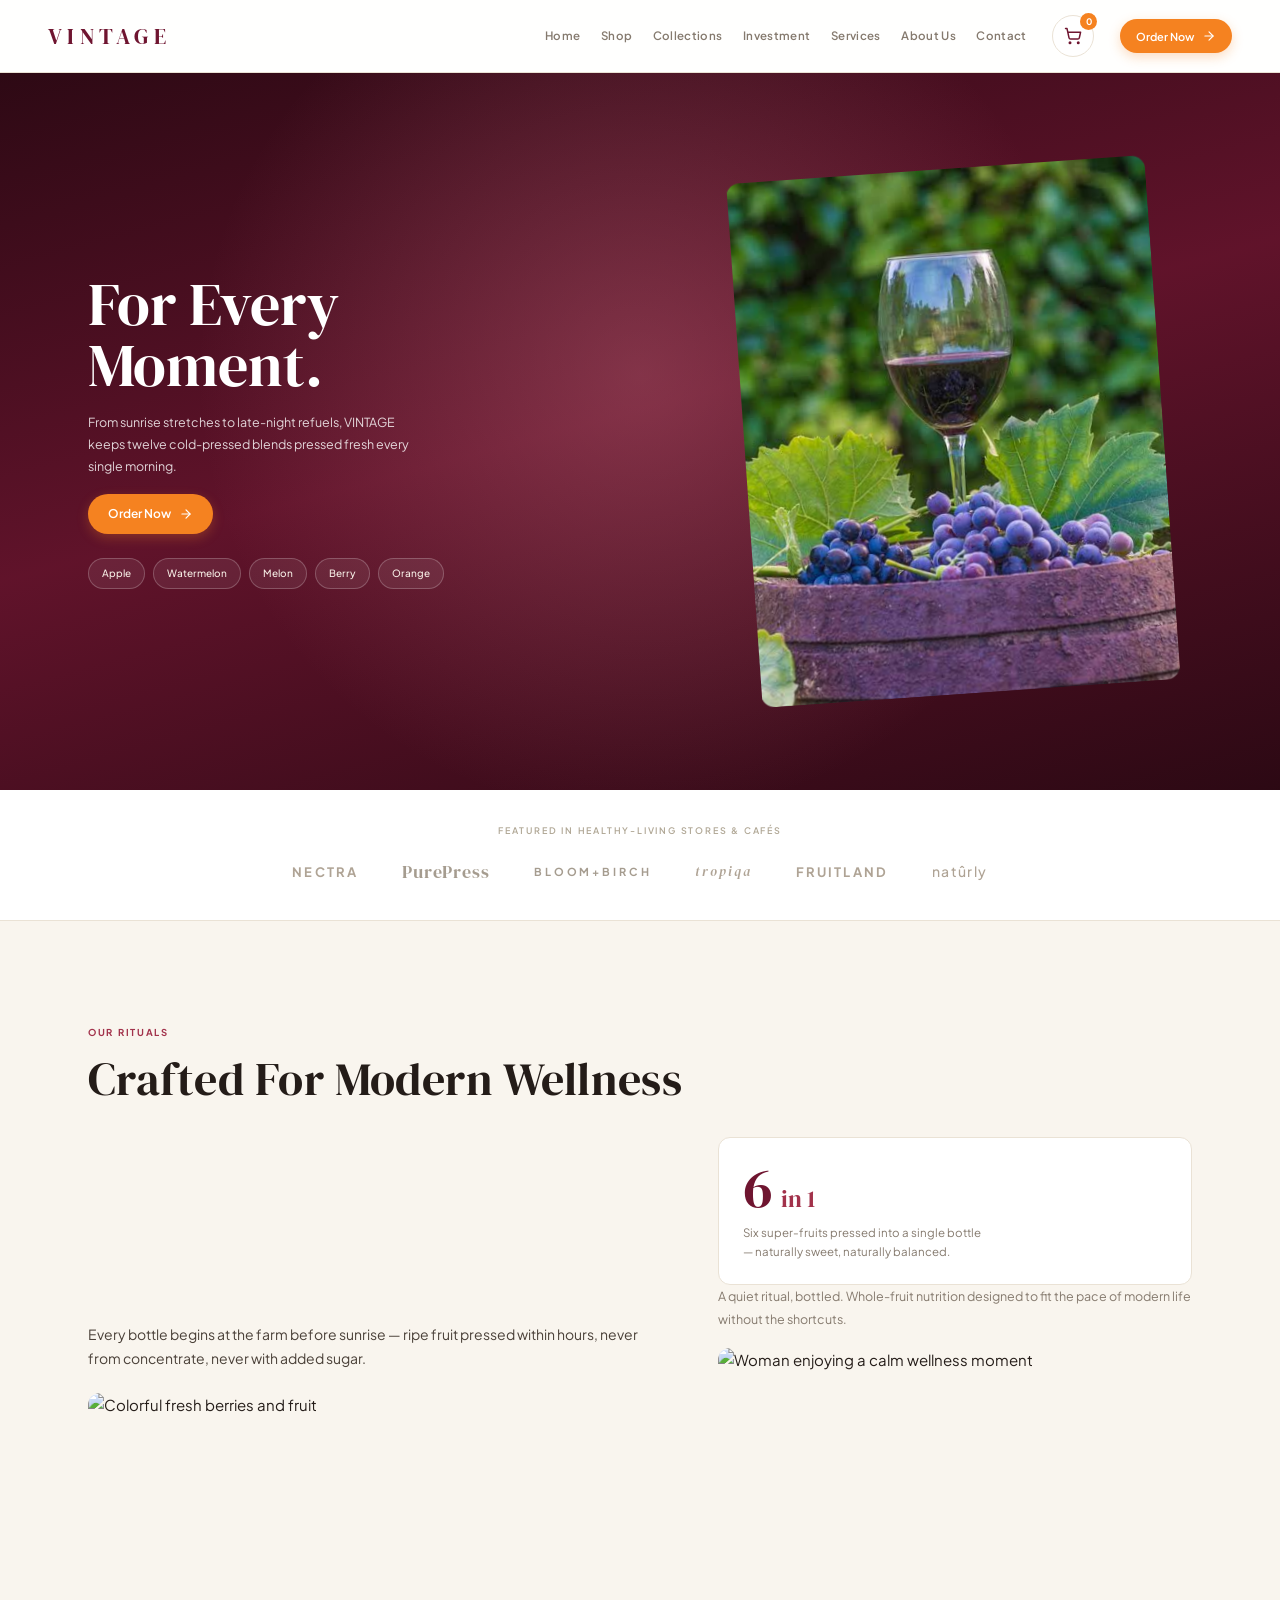
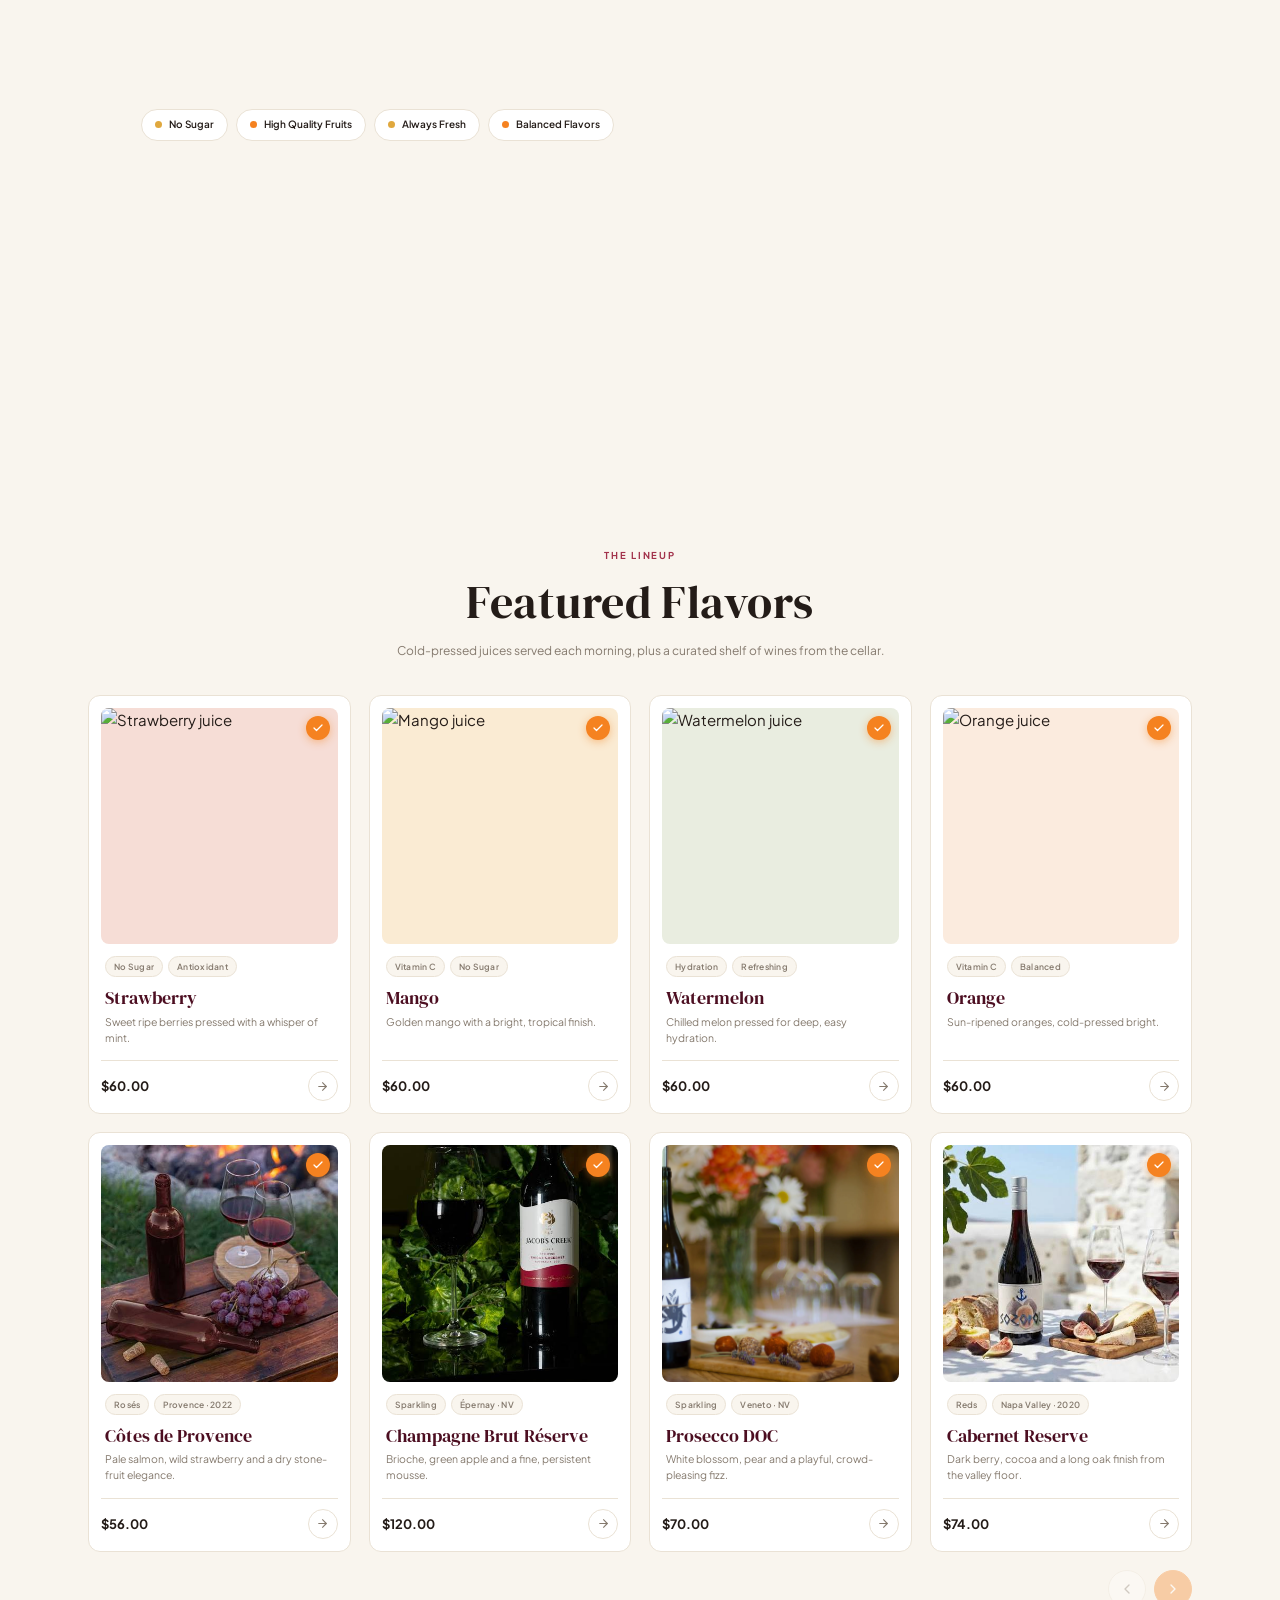
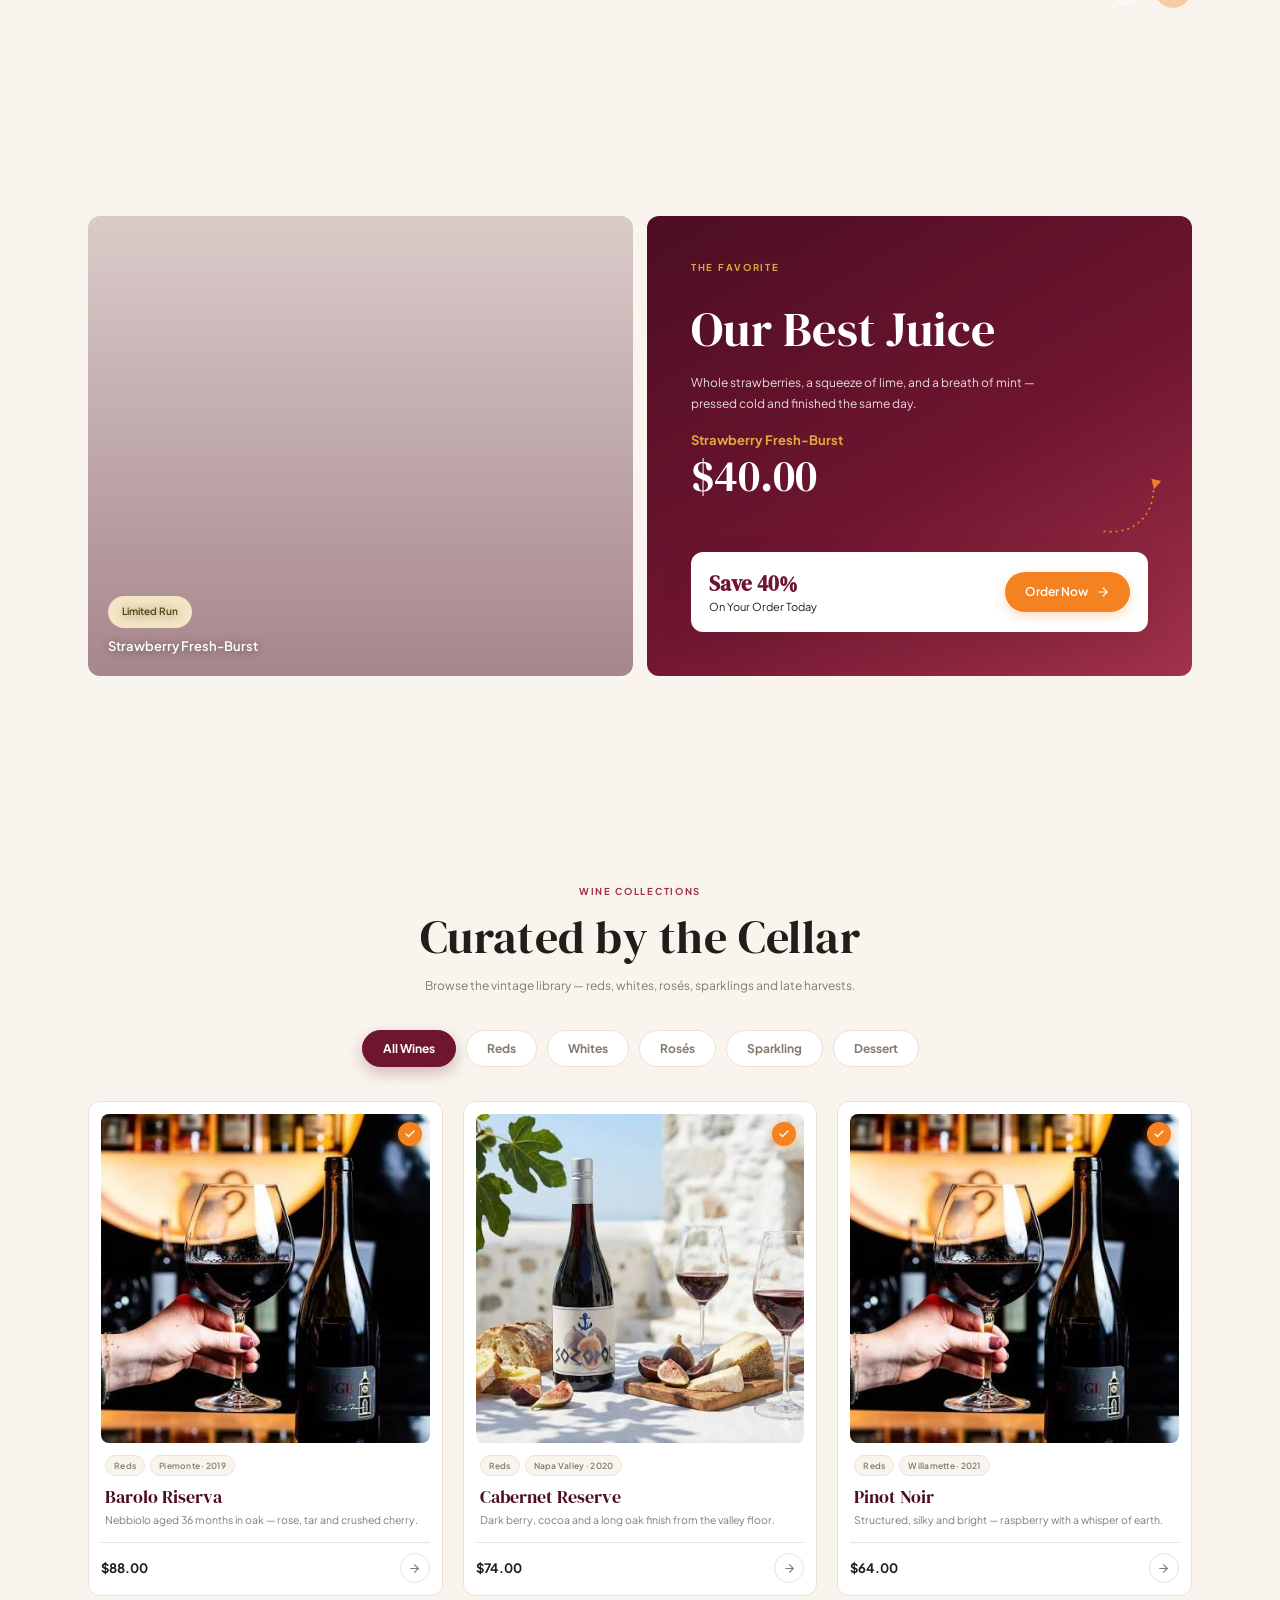
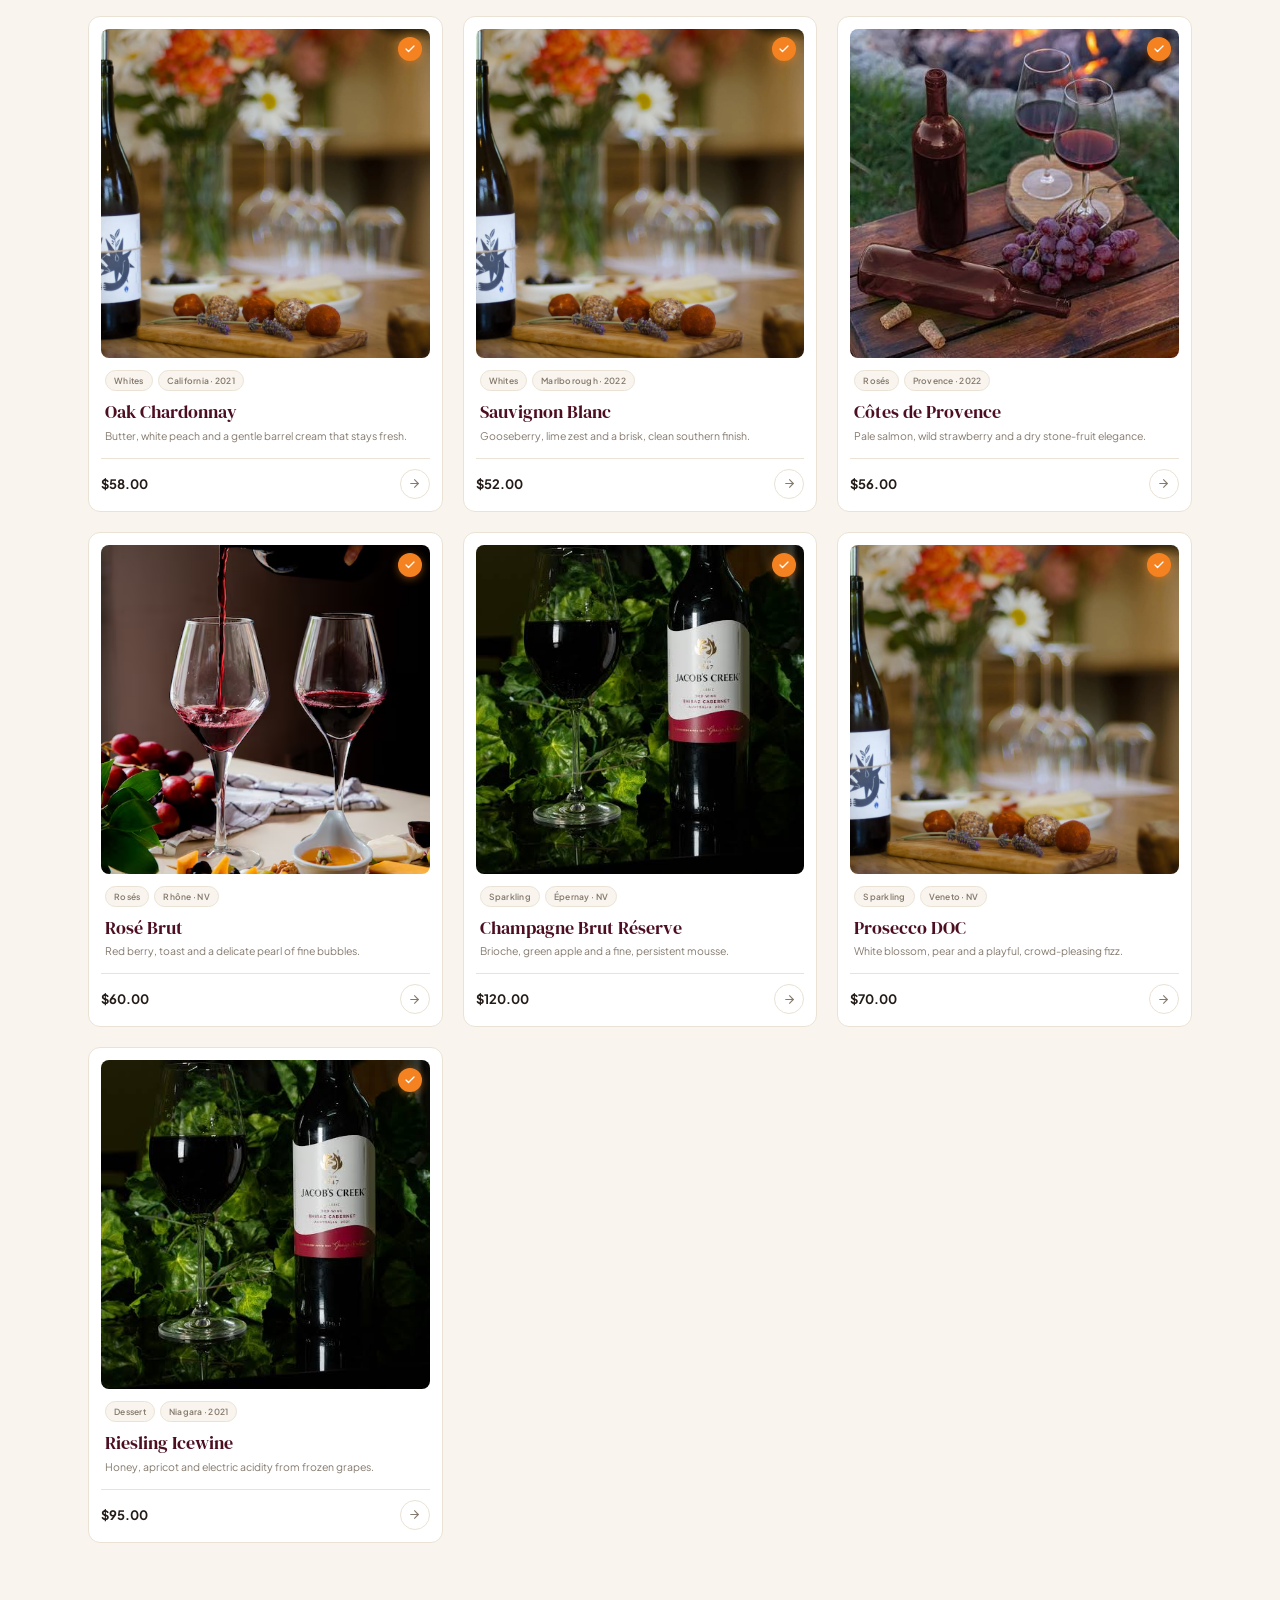
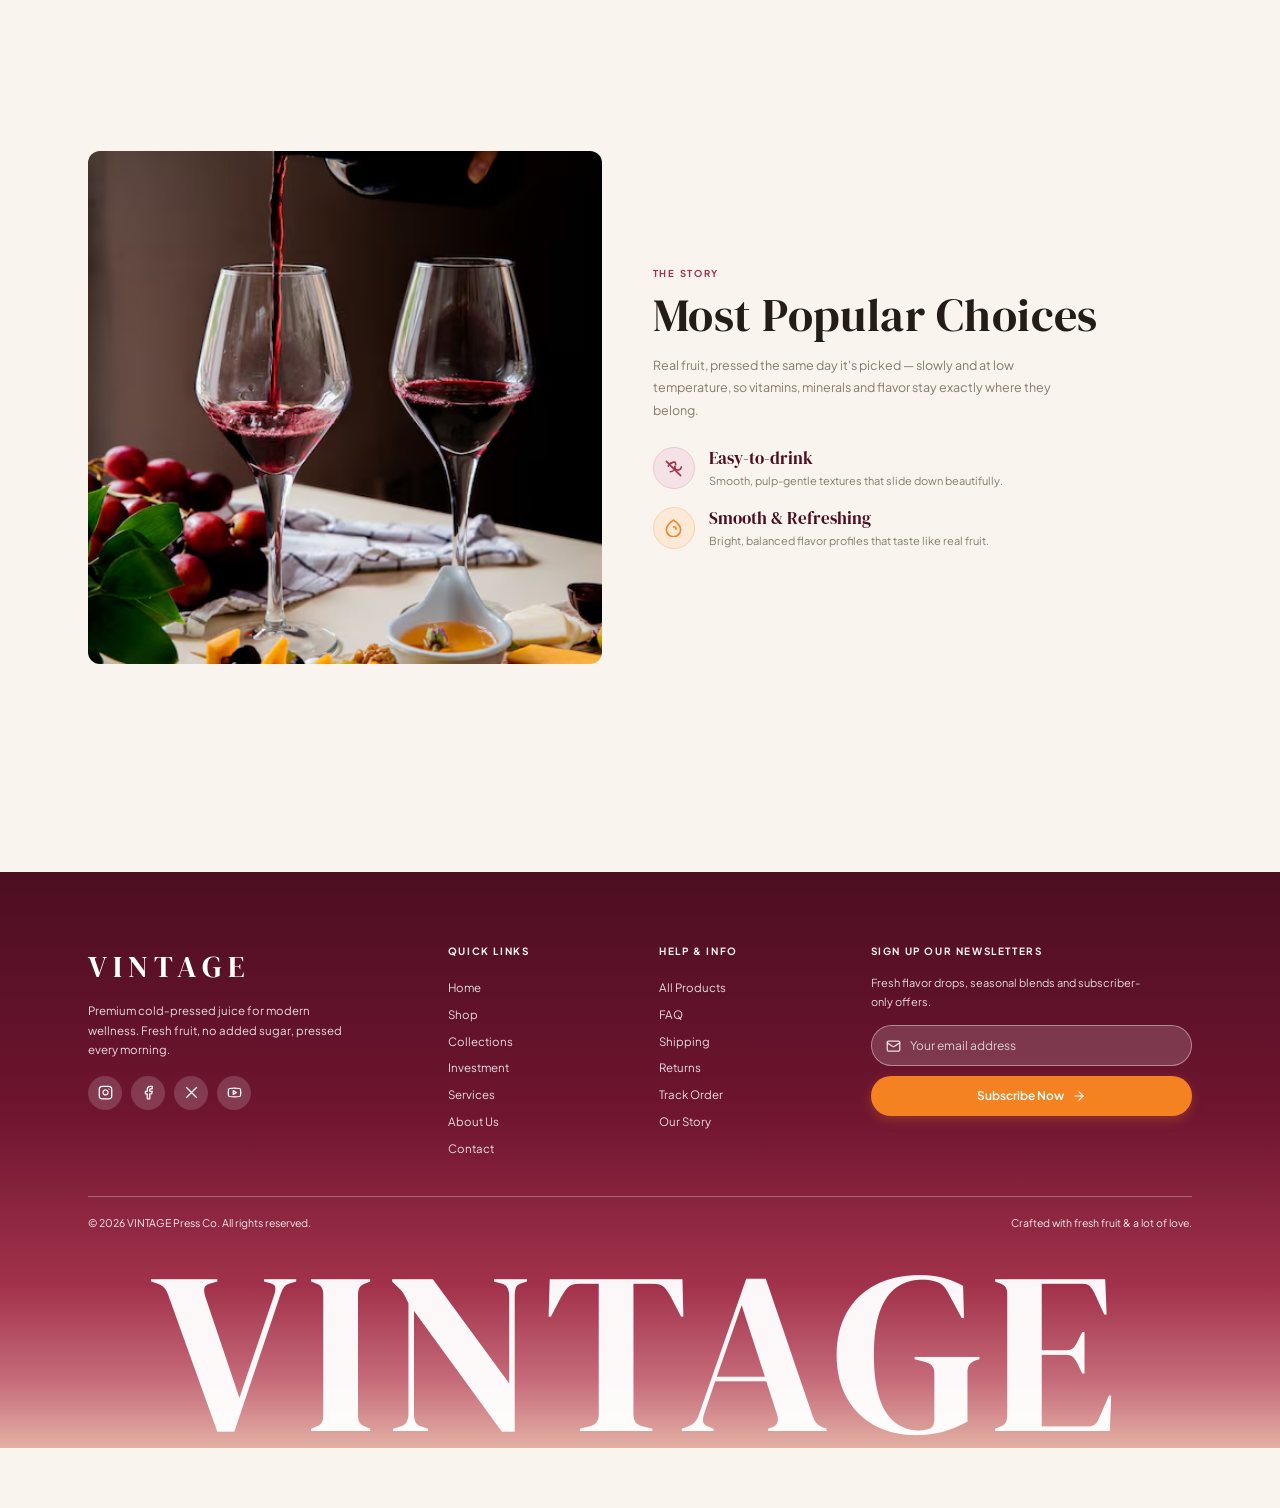
==== wineryweb/index.html @ cf94faf8 "first commit" ====
<!DOCTYPE html>
<html lang="en">
<head>
    <meta charset="UTF-8">
    <meta name="viewport" content="width=device-width, initial-scale=1.0">
    <title>VINTAGE | Fine Wines &amp; Cold-Pressed Juice</title>
    <meta name="description" content="VINTAGE — fine wines from the cellar and premium cold-pressed juice for modern wellness. Curated collections, pressed fresh, delivered fast.">
    <link rel="preconnect" href="https://fonts.googleapis.com">
    <link rel="preconnect" href="https://fonts.gstatic.com" crossorigin>
    <link href="https://fonts.googleapis.com/css2?family=DM+Serif+Display:ital@0;1&family=Plus+Jakarta+Sans:wght@400;500;600;700&display=swap" rel="stylesheet">
    <link rel="stylesheet" href="css/style.css">
</head>
<body>

    <!-- ===== Navbar ===== -->
    <header class="navbar">
        <a href="index.html" class="brand">VINTAGE</a>
        <button class="nav-toggle" id="navToggle" aria-label="Toggle navigation" aria-expanded="false" aria-controls="navLinks">
            <span></span><span></span><span></span>
        </button>
        <nav class="nav-links" id="navLinks" aria-label="Primary">
            <a href="index.html">Home</a>
            <a href="index.html#shop">Shop</a>
            <a href="index.html#collections">Collections</a>
            <a href="investment.html">Investment</a>
            <a href="services.html">Services</a>
            <a href="about.html">About Us</a>
            <a href="contact.html">Contact</a>
        </nav>
        <a href="cart.html" class="cart-link" aria-label="Shopping cart">
            <svg viewBox="0 0 24 24" fill="none" stroke="currentColor" stroke-width="2" stroke-linecap="round" stroke-linejoin="round" aria-hidden="true"><circle cx="8" cy="21" r="1"/><circle cx="19" cy="21" r="1"/><path d="M2.05 2.05h2l2.66 12.42a2 2 0 0 0 2 1.58h9.78a2 2 0 0 0 1.95-1.57l1.65-7.43H5.12"/></svg>
            <span class="cart-count" id="cartCount">0</span>
        </a>
        <a href="investment.html" class="btn btn-primary btn-nav">
            Order Now
            <svg viewBox="0 0 24 24" fill="none" stroke="currentColor" stroke-width="2" stroke-linecap="round" stroke-linejoin="round" aria-hidden="true"><path d="M5 12h14"/><path d="m12 5 7 7-7 7"/></svg>
        </a>
    </header>

    <main>

        <!-- ===== Hero Product Image ===== -->
        <section class="hero-product" aria-label="For every moment">
            <div class="hero-product-bg" role="img" aria-label="Red wine bottles and glasses in warm candlelight"></div>
            <div class="hero-glow" aria-hidden="true"></div>
            <div class="hero-bubbles" id="heroBubbles" aria-hidden="true"></div>
            <div class="hero-product-content">
                <div class="hero-left reveal">
                    <h1 class="hero-overline">For Every<br>Moment.</h1>
                    <p class="hero-copy">From sunrise stretches to late-night refuels, VINTAGE keeps twelve cold-pressed blends pressed fresh every single morning.</p>
                    <a href="#shop" class="btn btn-primary">
                        Order Now
                        <svg viewBox="0 0 24 24" fill="none" stroke="currentColor" stroke-width="2" stroke-linecap="round" stroke-linejoin="round" aria-hidden="true"><path d="M5 12h14"/><path d="m12 5 7 7-7 7"/></svg>
                    </a>
                    <div class="hero-pills">
                        <span class="pill pill-dark">Apple</span>
                        <span class="pill pill-dark">Watermelon</span>
                        <span class="pill pill-dark">Melon</span>
                        <span class="pill pill-dark">Berry</span>
                        <span class="pill pill-dark">Orange</span>
                    </div>
                </div>
                <div class="hero-product-wrap reveal">
                    <div class="bottle3d" id="bottle3d">
                        <div class="bottle3d-inner">
                            <img class="hero-bottle" src="images/win2.jpg" alt="VINTAGE bottle of fine red wine">
                            <span class="bottle-glare" aria-hidden="true"></span>
                        </div>
                    </div>
                    <div class="bottle-shadow" aria-hidden="true"></div>
                </div>
            </div>
        </section>

        <!-- ===== Brand Logo Strip ===== -->
        <section class="logo-strip" aria-label="Trusted by brands">
            <div class="container">
                <p class="logo-strip-label">Featured in healthy-living stores &amp; cafés</p>
                <ul class="logo-row">
                    <li>NECTRA</li>
                    <li>PurePress</li>
                    <li>BLOOM+BIRCH</li>
                    <li>tropiqa</li>
                    <li>FRUITLAND</li>
                    <li>natûrly</li>
                </ul>
            </div>
        </section>

        <!-- ===== Crafted For Modern Wellness ===== -->
        <section class="wellness section-pad" id="about">
            <div class="container">
                <div class="section-heading reveal">
                    <span class="eyebrow">Our Rituals</span>
                    <h2>Crafted For Modern Wellness</h2>
                </div>
                <div class="wellness-grid">
                    <div class="wellness-left">
                        <p class="lead reveal">Every bottle begins at the farm before sunrise — ripe fruit pressed within hours, never from concentrate, never with added sugar.</p>
                        <figure class="wellness-fruit reveal">
                            <img src="https://images.unsplash.com/photo-1490474418585-ba9bad8fd0ea?auto=format&fit=crop&w=900&q=80" alt="Colorful fresh berries and fruit">
                            <div class="benefit-pills">
                                <span class="pill"><i class="dot dot-gold"></i>No Sugar</span>
                                <span class="pill"><i class="dot dot-orange"></i>High Quality Fruits</span>
                                <span class="pill"><i class="dot dot-gold"></i>Always Fresh</span>
                                <span class="pill"><i class="dot dot-orange"></i>Balanced Flavors</span>
                            </div>
                        </figure>
                    </div>
                    <div class="wellness-right">
                        <div class="stat-6in1 reveal">
                            <span class="stat-num">6<span>in 1</span></span>
                            <p>Six super-fruits pressed into a single bottle — naturally sweet, naturally balanced.</p>
                        </div>
                        <p class="wellness-copy reveal">A quiet ritual, bottled. Whole-fruit nutrition designed to fit the pace of modern life without the shortcuts.</p>
                        <figure class="wellness-img reveal">
                            <img src="https://images.unsplash.com/photo-1544367567-0f2fcb009e0b?auto=format&fit=crop&w=900&q=80" alt="Woman enjoying a calm wellness moment">
                        </figure>
                    </div>
                </div>
            </div>
        </section>

        <!-- ===== Featured Flavors ===== -->
        <section class="flavors section-pad" id="shop">
            <div class="container">
                <div class="section-heading center reveal">
                    <span class="eyebrow">The Lineup</span>
                    <h2>Featured Flavors</h2>
                    <p class="muted">Cold-pressed juices served each morning, plus a curated shelf of wines from the cellar.</p>
                </div>

                <div class="flavors-carousel reveal">
                    <div class="flavors-viewport" id="flavorsViewport">
                        <div class="flavors-track" id="flavorsTrack">
                            <!-- Strawberry -->
                            <article class="product-card">
                                <div class="product-media" style="--tint:#F6DDD6;">
                                    <img src="https://images.unsplash.com/photo-1464965911861-746a04b4bca6?auto=format&fit=crop&w=600&q=80" alt="Strawberry juice">
                                    <span class="product-badge" aria-hidden="true">
                                        <svg viewBox="0 0 24 24" fill="none" stroke="currentColor" stroke-width="2.5" stroke-linecap="round" stroke-linejoin="round"><path d="M20 6 9 17l-5-5"/></svg>
                                    </span>
                                </div>
                                <div class="product-body">
                                    <div class="product-tags"><span class="tag">No Sugar</span><span class="tag">Antioxidant</span></div>
                                    <h3>Strawberry</h3>
                                    <p>Sweet ripe berries pressed with a whisper of mint.</p>
                                </div>
                                <div class="product-foot">
                                    <span class="price">$60.00</span>
                                    <a href="cart.html" class="btn-icon add-to-cart"
                                        data-name="Strawberry" data-flavor="No Sugar Blend" data-price="60" data-image="https://images.unsplash.com/photo-1464965911861-746a04b4bca6?auto=format&fit=crop&w=400&q=80"
                                        aria-label="Add Strawberry to cart">
                                        <svg viewBox="0 0 24 24" fill="none" stroke="currentColor" stroke-width="2" stroke-linecap="round" stroke-linejoin="round" aria-hidden="true"><path d="M5 12h14"/><path d="m12 5 7 7-7 7"/></svg>
                                    </a>
                                </div>
                            </article>
                            <!-- Mango -->
                            <article class="product-card">
                                <div class="product-media" style="--tint:#FAEBD3;">
                                    <img src="https://images.unsplash.com/photo-1553279768-865429fa0078?auto=format&fit=crop&w=600&q=80" alt="Mango juice">
                                    <span class="product-badge" aria-hidden="true">
                                        <svg viewBox="0 0 24 24" fill="none" stroke="currentColor" stroke-width="2.5" stroke-linecap="round" stroke-linejoin="round"><path d="M20 6 9 17l-5-5"/></svg>
                                    </span>
                                </div>
                                <div class="product-body">
                                    <div class="product-tags"><span class="tag">Vitamin C</span><span class="tag">No Sugar</span></div>
                                    <h3>Mango</h3>
                                    <p>Golden mango with a bright, tropical finish.</p>
                                </div>
                                <div class="product-foot">
                                    <span class="price">$60.00</span>
                                    <a href="cart.html" class="btn-icon add-to-cart"
                                        data-name="Mango" data-flavor="Tropical Blend" data-price="60" data-image="https://images.unsplash.com/photo-1553279768-865429fa0078?auto=format&fit=crop&w=400&q=80"
                                        aria-label="Add Mango to cart">
                                        <svg viewBox="0 0 24 24" fill="none" stroke="currentColor" stroke-width="2" stroke-linecap="round" stroke-linejoin="round" aria-hidden="true"><path d="M5 12h14"/><path d="m12 5 7 7-7 7"/></svg>
                                    </a>
                                </div>
                            </article>
                            <!-- Watermelon -->
                            <article class="product-card">
                                <div class="product-media" style="--tint:#E9EDE0;">
                                    <img src="https://images.unsplash.com/photo-1568702846914-96b305d2aaeb?auto=format&fit=crop&w=600&q=80" alt="Watermelon juice">
                                    <span class="product-badge" aria-hidden="true">
                                        <svg viewBox="0 0 24 24" fill="none" stroke="currentColor" stroke-width="2.5" stroke-linecap="round" stroke-linejoin="round"><path d="M20 6 9 17l-5-5"/></svg>
                                    </span>
                                </div>
                                <div class="product-body">
                                    <div class="product-tags"><span class="tag">Hydration</span><span class="tag">Refreshing</span></div>
                                    <h3>Watermelon</h3>
                                    <p>Chilled melon pressed for deep, easy hydration.</p>
                                </div>
                                <div class="product-foot">
                                    <span class="price">$60.00</span>
                                    <a href="cart.html" class="btn-icon add-to-cart"
                                        data-name="Watermelon" data-flavor="Hydration Blend" data-price="60" data-image="https://images.unsplash.com/photo-1568702846914-96b305d2aaeb?auto=format&fit=crop&w=400&q=80"
                                        aria-label="Add Watermelon to cart">
                                        <svg viewBox="0 0 24 24" fill="none" stroke="currentColor" stroke-width="2" stroke-linecap="round" stroke-linejoin="round" aria-hidden="true"><path d="M5 12h14"/><path d="m12 5 7 7-7 7"/></svg>
                                    </a>
                                </div>
                            </article>
                            <!-- Orange -->
                            <article class="product-card">
                                <div class="product-media" style="--tint:#FBEBDE;">
                                    <img src="https://images.unsplash.com/photo-1610970881699-44a5587cabec?auto=format&fit=crop&w=600&q=80" alt="Orange juice">
                                    <span class="product-badge" aria-hidden="true">
                                        <svg viewBox="0 0 24 24" fill="none" stroke="currentColor" stroke-width="2.5" stroke-linecap="round" stroke-linejoin="round"><path d="M20 6 9 17l-5-5"/></svg>
                                    </span>
                                </div>
                                <div class="product-body">
                                    <div class="product-tags"><span class="tag">Vitamin C</span><span class="tag">Balanced</span></div>
                                    <h3>Orange</h3>
                                    <p>Sun-ripened oranges, cold-pressed bright.</p>
                                </div>
                                <div class="product-foot">
                                    <span class="price">$60.00</span>
                                    <a href="cart.html" class="btn-icon add-to-cart"
                                        data-name="Orange" data-flavor="Classic Citrus" data-price="60" data-image="https://images.unsplash.com/photo-1610970881699-44a5587cabec?auto=format&fit=crop&w=400&q=80"
                                        aria-label="Add Orange to cart">
                                        <svg viewBox="0 0 24 24" fill="none" stroke="currentColor" stroke-width="2" stroke-linecap="round" stroke-linejoin="round" aria-hidden="true"><path d="M5 12h14"/><path d="m12 5 7 7-7 7"/></svg>
                                    </a>
                                </div>
                            </article>
                            <!-- Côtes de Provence Rosé -->
                            <article class="product-card">
                                <div class="product-media" style="--tint:#FCE3E3;">
                                    <img src="images/win3.jpg" alt="Côtes de Provence Rosé wine">
                                    <span class="product-badge" aria-hidden="true">
                                        <svg viewBox="0 0 24 24" fill="none" stroke="currentColor" stroke-width="2.5" stroke-linecap="round" stroke-linejoin="round"><path d="M20 6 9 17l-5-5"/></svg>
                                    </span>
                                </div>
                                <div class="product-body">
                                    <div class="product-tags"><span class="tag">Rosés</span><span class="tag">Provence · 2022</span></div>
                                    <h3>Côtes de Provence</h3>
                                    <p>Pale salmon, wild strawberry and a dry stone-fruit elegance.</p>
                                </div>
                                <div class="product-foot">
                                    <span class="price">$56.00</span>
                                    <a href="cart.html" class="btn-icon add-to-cart"
                                        data-name="Côtes de Provence Rosé" data-flavor="Rosés · Provence 2022" data-price="56" data-image="images/win3.jpg"
                                        aria-label="Add Côtes de Provence Rosé to cart">
                                        <svg viewBox="0 0 24 24" fill="none" stroke="currentColor" stroke-width="2" stroke-linecap="round" stroke-linejoin="round" aria-hidden="true"><path d="M5 12h14"/><path d="m12 5 7 7-7 7"/></svg>
                                    </a>
                                </div>
                            </article>
                            <!-- Champagne Brut Réserve -->
                            <article class="product-card">
                                <div class="product-media" style="--tint:#F1E7CF;">
                                    <img src="images/wine5.jpg" alt="Champagne Brut Réserve">
                                    <span class="product-badge" aria-hidden="true">
                                        <svg viewBox="0 0 24 24" fill="none" stroke="currentColor" stroke-width="2.5" stroke-linecap="round" stroke-linejoin="round"><path d="M20 6 9 17l-5-5"/></svg>
                                    </span>
                                </div>
                                <div class="product-body">
                                    <div class="product-tags"><span class="tag">Sparkling</span><span class="tag">Épernay · NV</span></div>
                                    <h3>Champagne Brut Réserve</h3>
                                    <p>Brioche, green apple and a fine, persistent mousse.</p>
                                </div>
                                <div class="product-foot">
                                    <span class="price">$120.00</span>
                                    <a href="cart.html" class="btn-icon add-to-cart"
                                        data-name="Champagne Brut Réserve" data-flavor="Sparkling · Épernay NV" data-price="120" data-image="images/wine5.jpg"
                                        aria-label="Add Champagne Brut Réserve to cart">
                                        <svg viewBox="0 0 24 24" fill="none" stroke="currentColor" stroke-width="2" stroke-linecap="round" stroke-linejoin="round" aria-hidden="true"><path d="M5 12h14"/><path d="m12 5 7 7-7 7"/></svg>
                                    </a>
                                </div>
                            </article>
                            <!-- Prosecco DOC -->
                            <article class="product-card">
                                <div class="product-media" style="--tint:#F4EAD2;">
                                    <img src="images/win6.webp" alt="Prosecco DOC wine">
                                    <span class="product-badge" aria-hidden="true">
                                        <svg viewBox="0 0 24 24" fill="none" stroke="currentColor" stroke-width="2.5" stroke-linecap="round" stroke-linejoin="round"><path d="M20 6 9 17l-5-5"/></svg>
                                    </span>
                                </div>
                                <div class="product-body">
                                    <div class="product-tags"><span class="tag">Sparkling</span><span class="tag">Veneto · NV</span></div>
                                    <h3>Prosecco DOC</h3>
                                    <p>White blossom, pear and a playful, crowd-pleasing fizz.</p>
                                </div>
                                <div class="product-foot">
                                    <span class="price">$70.00</span>
                                    <a href="cart.html" class="btn-icon add-to-cart"
                                        data-name="Prosecco DOC" data-flavor="Sparkling · Veneto NV" data-price="70" data-image="images/win6.webp"
                                        aria-label="Add Prosecco DOC to cart">
                                        <svg viewBox="0 0 24 24" fill="none" stroke="currentColor" stroke-width="2" stroke-linecap="round" stroke-linejoin="round" aria-hidden="true"><path d="M5 12h14"/><path d="m12 5 7 7-7 7"/></svg>
                                    </a>
                                </div>
                            </article>
                            <!-- Cabernet Reserve -->
                            <article class="product-card">
                                <div class="product-media" style="--tint:#F0D5CE;">
                                    <img src="images/wine4.jpg" alt="Cabernet Reserve wine">
                                    <span class="product-badge" aria-hidden="true">
                                        <svg viewBox="0 0 24 24" fill="none" stroke="currentColor" stroke-width="2.5" stroke-linecap="round" stroke-linejoin="round"><path d="M20 6 9 17l-5-5"/></svg>
                                    </span>
                                </div>
                                <div class="product-body">
                                    <div class="product-tags"><span class="tag">Reds</span><span class="tag">Napa Valley · 2020</span></div>
                                    <h3>Cabernet Reserve</h3>
                                    <p>Dark berry, cocoa and a long oak finish from the valley floor.</p>
                                </div>
                                <div class="product-foot">
                                    <span class="price">$74.00</span>
                                    <a href="cart.html" class="btn-icon add-to-cart"
                                        data-name="Cabernet Reserve" data-flavor="Reds · Napa Valley 2020" data-price="74" data-image="images/wine4.jpg"
                                        aria-label="Add Cabernet Reserve to cart">
                                        <svg viewBox="0 0 24 24" fill="none" stroke="currentColor" stroke-width="2" stroke-linecap="round" stroke-linejoin="round" aria-hidden="true"><path d="M5 12h14"/><path d="m12 5 7 7-7 7"/></svg>
                                    </a>
                                </div>
                            </article>
                        </div>
                    </div>

                    <div class="carousel-controls">
                        <button class="carousel-btn prev" id="flavorsPrev" aria-label="Previous flavors">
                            <svg viewBox="0 0 24 24" fill="none" stroke="currentColor" stroke-width="2" stroke-linecap="round" stroke-linejoin="round" aria-hidden="true"><path d="m15 18-6-6 6-6"/></svg>
                        </button>
                        <button class="carousel-btn next" id="flavorsNext" aria-label="Next flavors">
                            <svg viewBox="0 0 24 24" fill="none" stroke="currentColor" stroke-width="2" stroke-linecap="round" stroke-linejoin="round" aria-hidden="true"><path d="m9 18 6-6-6-6"/></svg>
                        </button>
                    </div>
                </div>
            </div>
        </section>

        <!-- ===== Featured Promotional Split ===== -->
        <section class="promo section-pad" id="subscription">
            <div class="container">
                <div class="promo-grid">
                    <div class="promo-photo reveal" role="img" aria-label="Strawberry juice splashing with fresh fruit">
                        <div class="promo-photo-caption">
                            <span class="pill pill-gold">Limited Run</span>
                            <span>Strawberry Fresh-Burst</span>
                        </div>
                    </div>
                    <div class="promo-panel reveal">
                        <span class="eyebrow">The Favorite</span>
                        <h2>Our Best Juice</h2>
                        <p class="promo-copy">Whole strawberries, a squeeze of lime, and a breath of mint — pressed cold and finished the same day.</p>
                        <div class="promo-price">
                            <strong>Strawberry Fresh-Burst</strong>
                            <span class="price-big">$40.00</span>
                        </div>
                        <svg class="promo-arrow" viewBox="0 0 140 110" aria-hidden="true">
                            <path d="M18 92 C 62 104, 104 82, 110 28" fill="none" stroke="currentColor" stroke-width="3" stroke-linecap="round" stroke-dasharray="1 9"/>
                            <path d="M108 16 124 22l-14 12z" fill="currentColor"/>
                        </svg>
                        <div class="promo-offer-card">
                            <p><strong>Save 40%</strong> On Your Order Today</p>
                            <a href="#shop" class="btn btn-primary">
                                Order Now
                                <svg viewBox="0 0 24 24" fill="none" stroke="currentColor" stroke-width="2" stroke-linecap="round" stroke-linejoin="round" aria-hidden="true"><path d="M5 12h14"/><path d="m12 5 7 7-7 7"/></svg>
                            </a>
                        </div>
                    </div>
                </div>
            </div>
        </section>

        <!-- ===== Wine Collections ===== -->
        <section class="wine-collections section-pad" id="collections">
            <div class="container">
                <div class="section-heading center reveal">
                    <span class="eyebrow">Wine Collections</span>
                    <h2>Curated by the Cellar</h2>
                    <p class="muted">Browse the vintage library — reds, whites, rosés, sparklings and late harvests.</p>
                </div>

                <div class="wine-tabs reveal" role="tablist" aria-label="Wine collections">
                    <button type="button" class="is-active" data-category="all">All Wines</button>
                    <button type="button" data-category="reds">Reds</button>
                    <button type="button" data-category="whites">Whites</button>
                    <button type="button" data-category="roses">Rosés</button>
                    <button type="button" data-category="sparkling">Sparkling</button>
                    <button type="button" data-category="dessert">Dessert</button>
                </div>

                <div class="wine-grid reveal" id="wineGrid">

                    <!-- Reds -->
                    <article class="product-card wine-card" data-category="reds">
                        <div class="product-media" style="--tint:#F4DCD6;">
                            <img src="images/wine7.jpg" alt="Barolo Riserva wine">
                            <span class="product-badge" aria-hidden="true">
                                <svg viewBox="0 0 24 24" fill="none" stroke="currentColor" stroke-width="2.5" stroke-linecap="round" stroke-linejoin="round"><path d="M20 6 9 17l-5-5"/></svg>
                            </span>
                        </div>
                        <div class="product-body">
                            <div class="product-tags"><span class="tag">Reds</span><span class="tag">Piemonte · 2019</span></div>
                            <h3>Barolo Riserva</h3>
                            <p>Nebbiolo aged 36 months in oak — rose, tar and crushed cherry.</p>
                        </div>
                        <div class="product-foot">
                            <span class="price">$88.00</span>
                            <a href="cart.html" class="btn-icon add-to-cart"
                                data-name="Barolo Riserva" data-flavor="Reds · Piemonte 2019" data-price="88" data-image="images/wine7.jpg"
                                aria-label="Add Barolo Riserva to cart">
                                <svg viewBox="0 0 24 24" fill="none" stroke="currentColor" stroke-width="2" stroke-linecap="round" stroke-linejoin="round" aria-hidden="true"><path d="M5 12h14"/><path d="m12 5 7 7-7 7"/></svg>
                            </a>
                        </div>
                    </article>

                    <article class="product-card wine-card" data-category="reds">
                        <div class="product-media" style="--tint:#F0D5CE;">
                            <img src="images/wine4.jpg" alt="Cabernet Sauvignon Reserve wine">
                            <span class="product-badge" aria-hidden="true">
                                <svg viewBox="0 0 24 24" fill="none" stroke="currentColor" stroke-width="2.5" stroke-linecap="round" stroke-linejoin="round"><path d="M20 6 9 17l-5-5"/></svg>
                            </span>
                        </div>
                        <div class="product-body">
                            <div class="product-tags"><span class="tag">Reds</span><span class="tag">Napa Valley · 2020</span></div>
                            <h3>Cabernet Reserve</h3>
                            <p>Dark berry, cocoa and a long oak finish from the valley floor.</p>
                        </div>
                        <div class="product-foot">
                            <span class="price">$74.00</span>
                            <a href="cart.html" class="btn-icon add-to-cart"
                                data-name="Cabernet Reserve" data-flavor="Reds · Napa Valley 2020" data-price="74" data-image="images/wine4.jpg"
                                aria-label="Add Cabernet Reserve to cart">
                                <svg viewBox="0 0 24 24" fill="none" stroke="currentColor" stroke-width="2" stroke-linecap="round" stroke-linejoin="round" aria-hidden="true"><path d="M5 12h14"/><path d="m12 5 7 7-7 7"/></svg>
                            </a>
                        </div>
                    </article>

                    <article class="product-card wine-card" data-category="reds">
                        <div class="product-media" style="--tint:#F3D8D3;">
                            <img src="images/wine7.jpg" alt="Pinot Noir wine">
                            <span class="product-badge" aria-hidden="true">
                                <svg viewBox="0 0 24 24" fill="none" stroke="currentColor" stroke-width="2.5" stroke-linecap="round" stroke-linejoin="round"><path d="M20 6 9 17l-5-5"/></svg>
                            </span>
                        </div>
                        <div class="product-body">
                            <div class="product-tags"><span class="tag">Reds</span><span class="tag">Willamette · 2021</span></div>
                            <h3>Pinot Noir</h3>
                            <p>Structured, silky and bright — raspberry with a whisper of earth.</p>
                        </div>
                        <div class="product-foot">
                            <span class="price">$64.00</span>
                            <a href="cart.html" class="btn-icon add-to-cart"
                                data-name="Pinot Noir" data-flavor="Reds · Willamette 2021" data-price="64" data-image="images/wine7.jpg"
                                aria-label="Add Pinot Noir to cart">
                                <svg viewBox="0 0 24 24" fill="none" stroke="currentColor" stroke-width="2" stroke-linecap="round" stroke-linejoin="round" aria-hidden="true"><path d="M5 12h14"/><path d="m12 5 7 7-7 7"/></svg>
                            </a>
                        </div>
                    </article>

                    <!-- Whites -->
                    <article class="product-card wine-card" data-category="whites">
                        <div class="product-media" style="--tint:#FAEFD9;">
                            <img src="images/win6.webp" alt="Oak Chardonnay wine">
                            <span class="product-badge" aria-hidden="true">
                                <svg viewBox="0 0 24 24" fill="none" stroke="currentColor" stroke-width="2.5" stroke-linecap="round" stroke-linejoin="round"><path d="M20 6 9 17l-5-5"/></svg>
                            </span>
                        </div>
                        <div class="product-body">
                            <div class="product-tags"><span class="tag">Whites</span><span class="tag">California · 2021</span></div>
                            <h3>Oak Chardonnay</h3>
                            <p>Butter, white peach and a gentle barrel cream that stays fresh.</p>
                        </div>
                        <div class="product-foot">
                            <span class="price">$58.00</span>
                            <a href="cart.html" class="btn-icon add-to-cart"
                                data-name="Oak Chardonnay" data-flavor="Whites · California 2021" data-price="58" data-image="images/win6.webp"
                                aria-label="Add Oak Chardonnay to cart">
                                <svg viewBox="0 0 24 24" fill="none" stroke="currentColor" stroke-width="2" stroke-linecap="round" stroke-linejoin="round" aria-hidden="true"><path d="M5 12h14"/><path d="m12 5 7 7-7 7"/></svg>
                            </a>
                        </div>
                    </article>

                    <article class="product-card wine-card" data-category="whites">
                        <div class="product-media" style="--tint:#F2EDDA;">
                            <img src="images/win6.webp" alt="Sauvignon Blanc wine">
                            <span class="product-badge" aria-hidden="true">
                                <svg viewBox="0 0 24 24" fill="none" stroke="currentColor" stroke-width="2.5" stroke-linecap="round" stroke-linejoin="round"><path d="M20 6 9 17l-5-5"/></svg>
                            </span>
                        </div>
                        <div class="product-body">
                            <div class="product-tags"><span class="tag">Whites</span><span class="tag">Marlborough · 2022</span></div>
                            <h3>Sauvignon Blanc</h3>
                            <p>Gooseberry, lime zest and a brisk, clean southern finish.</p>
                        </div>
                        <div class="product-foot">
                            <span class="price">$52.00</span>
                            <a href="cart.html" class="btn-icon add-to-cart"
                                data-name="Sauvignon Blanc" data-flavor="Whites · Marlborough 2022" data-price="52" data-image="images/win6.webp"
                                aria-label="Add Sauvignon Blanc to cart">
                                <svg viewBox="0 0 24 24" fill="none" stroke="currentColor" stroke-width="2" stroke-linecap="round" stroke-linejoin="round" aria-hidden="true"><path d="M5 12h14"/><path d="m12 5 7 7-7 7"/></svg>
                            </a>
                        </div>
                    </article>

                    <!-- Rosés -->
                    <article class="product-card wine-card" data-category="roses">
                        <div class="product-media" style="--tint:#FCE3E3;">
                            <img src="images/win3.jpg" alt="Côtes de Provence Rosé wine">
                            <span class="product-badge" aria-hidden="true">
                                <svg viewBox="0 0 24 24" fill="none" stroke="currentColor" stroke-width="2.5" stroke-linecap="round" stroke-linejoin="round"><path d="M20 6 9 17l-5-5"/></svg>
                            </span>
                        </div>
                        <div class="product-body">
                            <div class="product-tags"><span class="tag">Rosés</span><span class="tag">Provence · 2022</span></div>
                            <h3>Côtes de Provence</h3>
                            <p>Pale salmon, wild strawberry and a dry stone-fruit elegance.</p>
                        </div>
                        <div class="product-foot">
                            <span class="price">$56.00</span>
                            <a href="cart.html" class="btn-icon add-to-cart"
                                data-name="Côtes de Provence Rosé" data-flavor="Rosés · Provence 2022" data-price="56" data-image="images/win3.jpg"
                                aria-label="Add Côtes de Provence Rosé to cart">
                                <svg viewBox="0 0 24 24" fill="none" stroke="currentColor" stroke-width="2" stroke-linecap="round" stroke-linejoin="round" aria-hidden="true"><path d="M5 12h14"/><path d="m12 5 7 7-7 7"/></svg>
                            </a>
                        </div>
                    </article>

                    <article class="product-card wine-card" data-category="roses">
                        <div class="product-media" style="--tint:#F9DFE4;">
                            <img src="images/image1.avif" alt="Rosé Brut wine">
                            <span class="product-badge" aria-hidden="true">
                                <svg viewBox="0 0 24 24" fill="none" stroke="currentColor" stroke-width="2.5" stroke-linecap="round" stroke-linejoin="round"><path d="M20 6 9 17l-5-5"/></svg>
                            </span>
                        </div>
                        <div class="product-body">
                            <div class="product-tags"><span class="tag">Rosés</span><span class="tag">Rhône · NV</span></div>
                            <h3>Rosé Brut</h3>
                            <p>Red berry, toast and a delicate pearl of fine bubbles.</p>
                        </div>
                        <div class="product-foot">
                            <span class="price">$60.00</span>
                            <a href="cart.html" class="btn-icon add-to-cart"
                                data-name="Rosé Brut" data-flavor="Rosés · Rhône NV" data-price="60" data-image="images/image1.avif"
                                aria-label="Add Rosé Brut to cart">
                                <svg viewBox="0 0 24 24" fill="none" stroke="currentColor" stroke-width="2" stroke-linecap="round" stroke-linejoin="round" aria-hidden="true"><path d="M5 12h14"/><path d="m12 5 7 7-7 7"/></svg>
                            </a>
                        </div>
                    </article>

                    <!-- Sparkling -->
                    <article class="product-card wine-card" data-category="sparkling">
                        <div class="product-media" style="--tint:#F1E7CF;">
                            <img src="images/wine5.jpg" alt="Champagne Brut Réserve">
                            <span class="product-badge" aria-hidden="true">
                                <svg viewBox="0 0 24 24" fill="none" stroke="currentColor" stroke-width="2.5" stroke-linecap="round" stroke-linejoin="round"><path d="M20 6 9 17l-5-5"/></svg>
                            </span>
                        </div>
                        <div class="product-body">
                            <div class="product-tags"><span class="tag">Sparkling</span><span class="tag">Épernay · NV</span></div>
                            <h3>Champagne Brut Réserve</h3>
                            <p>Brioche, green apple and a fine, persistent mousse.</p>
                        </div>
                        <div class="product-foot">
                            <span class="price">$120.00</span>
                            <a href="cart.html" class="btn-icon add-to-cart"
                                data-name="Champagne Brut Réserve" data-flavor="Sparkling · Épernay NV" data-price="120" data-image="images/wine5.jpg"
                                aria-label="Add Champagne Brut Réserve to cart">
                                <svg viewBox="0 0 24 24" fill="none" stroke="currentColor" stroke-width="2" stroke-linecap="round" stroke-linejoin="round" aria-hidden="true"><path d="M5 12h14"/><path d="m12 5 7 7-7 7"/></svg>
                            </a>
                        </div>
                    </article>

                    <article class="product-card wine-card" data-category="sparkling">
                        <div class="product-media" style="--tint:#F4EAD2;">
                            <img src="images/win6.webp" alt="Prosecco DOC wine">
                            <span class="product-badge" aria-hidden="true">
                                <svg viewBox="0 0 24 24" fill="none" stroke="currentColor" stroke-width="2.5" stroke-linecap="round" stroke-linejoin="round"><path d="M20 6 9 17l-5-5"/></svg>
                            </span>
                        </div>
                        <div class="product-body">
                            <div class="product-tags"><span class="tag">Sparkling</span><span class="tag">Veneto · NV</span></div>
                            <h3>Prosecco DOC</h3>
                            <p>White blossom, pear and a playful, crowd-pleasing fizz.</p>
                        </div>
                        <div class="product-foot">
                            <span class="price">$70.00</span>
                            <a href="cart.html" class="btn-icon add-to-cart"
                                data-name="Prosecco DOC" data-flavor="Sparkling · Veneto NV" data-price="70" data-image="images/win6.webp"
                                aria-label="Add Prosecco DOC to cart">
                                <svg viewBox="0 0 24 24" fill="none" stroke="currentColor" stroke-width="2" stroke-linecap="round" stroke-linejoin="round" aria-hidden="true"><path d="M5 12h14"/><path d="m12 5 7 7-7 7"/></svg>
                            </a>
                        </div>
                    </article>

                    <!-- Dessert -->
                    <article class="product-card wine-card" data-category="dessert">
                        <div class="product-media" style="--tint:#F6E2CF;">
                            <img src="images/wine5.jpg" alt="Riesling Icewine">
                            <span class="product-badge" aria-hidden="true">
                                <svg viewBox="0 0 24 24" fill="none" stroke="currentColor" stroke-width="2.5" stroke-linecap="round" stroke-linejoin="round"><path d="M20 6 9 17l-5-5"/></svg>
                            </span>
                        </div>
                        <div class="product-body">
                            <div class="product-tags"><span class="tag">Dessert</span><span class="tag">Niagara · 2021</span></div>
                            <h3>Riesling Icewine</h3>
                            <p>Honey, apricot and electric acidity from frozen grapes.</p>
                        </div>
                        <div class="product-foot">
                            <span class="price">$95.00</span>
                            <a href="cart.html" class="btn-icon add-to-cart"
                                data-name="Riesling Icewine" data-flavor="Dessert · Niagara 2021" data-price="95" data-image="images/wine5.jpg"
                                aria-label="Add Riesling Icewine to cart">
                                <svg viewBox="0 0 24 24" fill="none" stroke="currentColor" stroke-width="2" stroke-linecap="round" stroke-linejoin="round" aria-hidden="true"><path d="M5 12h14"/><path d="m12 5 7 7-7 7"/></svg>
                            </a>
                        </div>
                    </article>

                </div>
            </div>
        </section>

        <!-- ===== Fruit / Product Story ===== -->
        <section class="story section-pad">
            <div class="container">
                <div class="story-grid">
                    <figure class="story-img reveal">
                        <img src="images/image1.avif" alt="VINTAGE bottles surrounded by fresh fruit">
                    </figure>
                    <div class="story-copy">
                        <span class="eyebrow">The Story</span>
                        <h2>Most Popular Choices</h2>
                        <p>Real fruit, pressed the same day it's picked — slowly and at low temperature, so vitamins, minerals and flavor stay exactly where they belong.</p>
                        <div class="feature-blocks">
                            <div class="feature-block">
                                <span class="feature-icon icon-maroon">
                                    <svg viewBox="0 0 24 24" fill="none" stroke="currentColor" stroke-width="2" stroke-linecap="round" stroke-linejoin="round" aria-hidden="true"><path d="M21.8 10C21.9 12.3 19.9 14 17.5 14c-2.5 0-4-1.9-4.5-4"/><path d="M3 3l18 18"/><path d="M9 5.5A6 6 0 0 1 14 4c.5 1 .8 2 .8 3.2"/><path d="M5.5 9A5.5 5.5 0 0 1 8.5 5"/><path d="M14 9c0 3.9-2.6 7-6 7"/></svg>
                                </span>
                                <div>
                                    <h3>Easy-to-drink</h3>
                                    <p>Smooth, pulp-gentle textures that slide down beautifully.</p>
                                </div>
                            </div>
                            <div class="feature-block">
                                <span class="feature-icon icon-orange">
                                    <svg viewBox="0 0 24 24" fill="none" stroke="currentColor" stroke-width="2" stroke-linecap="round" stroke-linejoin="round" aria-hidden="true"><path d="M12 2.7s9 6 9 12a9 9 0 0 1-18 0c0-6 9-12 9-12Z"/><path d="M12 11a3.2 3.2 0 0 1 3.2 3.2"/></svg>
                                </span>
                                <div>
                                    <h3>Smooth &amp; Refreshing</h3>
                                    <p>Bright, balanced flavor profiles that taste like real fruit.</p>
                                </div>
                            </div>
                        </div>
                    </div>
                </div>
            </div>
        </section>

    </main>

    <!-- ===== Footer ===== -->
    <footer class="site-footer">
        <div class="container">
            <div class="footer-top">
                <div class="footer-col footer-brand">
                    <a href="index.html" class="footer-brand-name">VINTAGE</a>
                    <p>Premium cold-pressed juice for modern wellness. Fresh fruit, no added sugar, pressed every morning.</p>
                    <ul class="footer-social">
                        <li><a href="#" aria-label="VINTAGE on Instagram"><svg viewBox="0 0 24 24" fill="none" stroke="currentColor" stroke-width="2" stroke-linecap="round" stroke-linejoin="round"><rect width="20" height="20" x="2" y="2" rx="5"/><path d="M16 11.37A4 4 0 1 1 12.63 8 4 4 0 0 1 16 11.37z"/><line x1="17.5" x2="17.51" y1="6.5" y2="6.5"/></svg></a></li>
                        <li><a href="#" aria-label="VINTAGE on Facebook"><svg viewBox="0 0 24 24" fill="none" stroke="currentColor" stroke-width="2" stroke-linecap="round" stroke-linejoin="round"><path d="M18 2h-3a5 5 0 0 0-5 5v3H7v4h3v8h4v-8h3l1-4h-4V7a1 1 0 0 1 1-1h3z"/></svg></a></li>
                        <li><a href="#" aria-label="VINTAGE on X"><svg viewBox="0 0 24 24" fill="none" stroke="currentColor" stroke-width="2" stroke-linecap="round" stroke-linejoin="round"><path d="M4 4l16 16"/><path d="M20 4L4 20"/></svg></a></li>
                        <li><a href="#" aria-label="VINTAGE on YouTube"><svg viewBox="0 0 24 24" fill="none" stroke="currentColor" stroke-width="2" stroke-linecap="round" stroke-linejoin="round"><path d="M2.5 17a24.12 24.12 0 0 1 0-10 2 2 0 0 1 1.4-1.4 49.56 49.56 0 0 1 16.2 0A2 2 0 0 1 21.5 7a24.12 24.12 0 0 1 0 10 2 2 0 0 1-1.4 1.4 49.55 49.55 0 0 1-16.2 0A2 2 0 0 1 2.5 17"/><path d="m10 15 5-3-5-3z"/></svg></a></li>
                    </ul>
                </div>
                <div class="footer-col">
                    <h4>Quick Links</h4>
                    <ul class="footer-links">
                        <li><a href="index.html">Home</a></li>
                        <li><a href="index.html#shop">Shop</a></li>
                        <li><a href="index.html#collections">Collections</a></li>
                        <li><a href="investment.html">Investment</a></li>
                        <li><a href="services.html">Services</a></li>
                        <li><a href="about.html">About Us</a></li>
                        <li><a href="contact.html">Contact</a></li>
                    </ul>
                </div>
                <div class="footer-col">
                    <h4>Help &amp; Info</h4>
                    <ul class="footer-links">
                        <li><a href="cart.html">All Products</a></li>
                        <li><a href="contact.html">FAQ</a></li>
                        <li><a href="services.html">Shipping</a></li>
                        <li><a href="services.html">Returns</a></li>
                        <li><a href="cart.html">Track Order</a></li>
                        <li><a href="about.html">Our Story</a></li>
                    </ul>
                </div>
                <div class="footer-col footer-news">
                    <h4>Sign Up Our Newsletters</h4>
                    <p>Fresh flavor drops, seasonal blends and subscriber-only offers.</p>
                    <form class="newsletter-form" id="newsletterForm" novalidate>
                        <label class="sr-only" for="newsletterEmail">Email address</label>
                        <div class="newsletter-row">
                            <span class="mail-icon"><svg viewBox="0 0 24 24" fill="none" stroke="currentColor" stroke-width="2" stroke-linecap="round" stroke-linejoin="round" aria-hidden="true"><rect width="20" height="16" x="2" y="4" rx="2"/><path d="m22 7-8.97 5.7a1.94 1.94 0 0 1-2.06 0L2 7"/></svg></span>
                            <input type="email" id="newsletterEmail" name="email" placeholder="Your email address" autocomplete="email">
                        </div>
                        <button type="submit" class="btn btn-primary btn-subscribe">
                            Subscribe Now
                            <svg viewBox="0 0 24 24" fill="none" stroke="currentColor" stroke-width="2" stroke-linecap="round" stroke-linejoin="round" aria-hidden="true"><path d="M5 12h14"/><path d="m12 5 7 7-7 7"/></svg>
                        </button>
                        <p class="newsletter-success" id="newsletterSuccess" role="status">Thanks for subscribing — welcome to the club.</p>
                    </form>
                </div>
            </div>

            <div class="footer-divider" role="separator"></div>

            <div class="footer-bottom">
                <p>© 2026 VINTAGE Press Co. All rights reserved.</p>
                <p>Crafted with fresh fruit &amp; a lot of love.</p>
            </div>

            <div class="footer-wordmark" aria-hidden="true">VINTAGE</div>
        </div>
    </footer>

    <div class="toast" id="toast" role="status" aria-live="polite">Added to cart</div>

    <script src="js/script.js"></script>
</body>
</html>
---- wineryweb/css/style.css ----
/* ============================================================
   VINTAGE — Fresh Cold-Pressed Juice & Wellness
   Full-width layout · maroon & gold vintage palette
   ============================================================ */

:root {
    --maroon: #6F1530;
    --maroon-deep: #4C0E21;
    --wine: #A2324B;
    --rose: #CE7486;
    --cream: #F9F5EE;
    --canvas: #F1EBDF;
    --white: #FFFFFF;
    --gold: #E0A83E;
    --gold-soft: #F3E4C4;
    --orange: #F58220;
    --orange-dark: #E37412;
    --text: #241C18;
    --muted: #857A6E;
    --border: #EAE2D5;
    --shadow-soft: 0 4px 20px rgba(60, 30, 30, 0.06);
    --shadow-lift: 0 12px 30px rgba(60, 30, 30, 0.12);
    --radius: 12px;
    --radius-sm: 8px;
    --serif: 'DM Serif Display', Georgia, 'Times New Roman', serif;
    --sans: 'Plus Jakarta Sans', ui-sans-serif, system-ui, -apple-system, 'Segoe UI', sans-serif;
    --container: 1200px;
}

* {
    margin: 0;
    padding: 0;
    box-sizing: border-box;
}

html {
    scroll-behavior: smooth;
    scroll-padding-top: 96px;
}

body {
    font-family: var(--sans);
    background: var(--cream);
    color: var(--text);
    font-size: 15px;
    line-height: 1.55;
    overflow-x: hidden;
    -webkit-font-smoothing: antialiased;
}

img {
    max-width: 100%;
    display: block;
}

a {
    color: inherit;
    text-decoration: none;
}

ul {
    list-style: none;
}

button {
    font-family: inherit;
    cursor: pointer;
    border: none;
    background: none;
}

input, select, textarea {
    font-family: inherit;
}

::selection {
    background: var(--gold);
    color: var(--maroon-deep);
}

:focus-visible {
    outline: 2px solid var(--orange);
    outline-offset: 2px;
    border-radius: 4px;
}

.sr-only {
    position: absolute;
    width: 1px;
    height: 1px;
    padding: 0;
    margin: -1px;
    overflow: hidden;
    clip: rect(0 0 0 0);
    white-space: nowrap;
    border: 0;
}

.container {
    width: 100%;
    max-width: var(--container);
    margin-inline: auto;
    padding-inline: clamp(20px, 4vw, 48px);
}

/* ============ Reveal on scroll ============ */

.reveal {
    opacity: 0;
    transform: translateY(16px);
    transition: opacity 0.7s ease, transform 0.7s ease;
    transition-delay: var(--d, 0s);
}

.reveal.is-visible {
    opacity: 1;
    transform: none;
}

@media (prefers-reduced-motion: reduce) {
    .reveal {
        opacity: 1;
        transform: none;
        transition: none;
    }
    html {
        scroll-behavior: auto;
    }
}

/* ============ Typography ============ */

h1, h2, h3, h4, .brand, .price-big, .stat-num, .footer-wordmark, .plan-name, .tile-info h3 {
    font-family: var(--serif);
    font-weight: 500;
    color: var(--text);
}

h2 {
    font-size: clamp(30px, 4.5vw, 46px);
    line-height: 1.08;
    letter-spacing: 0.01em;
}

h3 {
    font-size: 17px;
    line-height: 1.3;
    color: var(--maroon-deep);
}

.muted {
    color: var(--muted);
    font-size: 12px;
    line-height: 1.65;
}

.eyebrow {
    display: block;
    font-size: 9.5px;
    font-weight: 700;
    letter-spacing: 0.18em;
    text-transform: uppercase;
    color: var(--wine);
    margin-bottom: 14px;
}

.lead {
    font-size: 14px;
    line-height: 1.7;
    color: #4A4038;
}

/* ============ Buttons ============ */

.btn {
    display: inline-flex;
    align-items: center;
    justify-content: center;
    gap: 8px;
    font-size: 12px;
    font-weight: 600;
    line-height: 1;
    padding: 13px 20px;
    border-radius: 999px;
    transition: background-color 0.2s ease, transform 0.2s ease, box-shadow 0.2s ease;
}

.btn svg {
    width: 14px;
    height: 14px;
}

.btn-primary {
    background: var(--orange);
    color: var(--white);
    box-shadow: 0 4px 12px rgba(245, 130, 32, 0.28);
}

.btn-primary:hover {
    background: var(--orange-dark);
    transform: translateY(-1px);
    box-shadow: 0 10px 22px rgba(245, 130, 32, 0.38);
}

.btn-primary:active {
    transform: translateY(0);
}

.btn-maroon {
    background: var(--maroon);
    color: var(--white);
}

.btn-maroon:hover {
    background: var(--wine);
    transform: translateY(-1px);
}

.btn-nav {
    font-size: 11px;
    padding: 10px 16px;
}

.btn-sm {
    font-size: 11px;
    padding: 9px 15px;
}

.btn-block {
    width: 100%;
}

.btn-outline {
    border: 1px solid var(--border);
    background: var(--white);
    color: var(--text);
}

.btn-outline:hover {
    border-color: var(--maroon);
    color: var(--maroon);
}

.btn-ghost {
    display: inline-flex;
    align-items: center;
    gap: 7px;
    font-size: 12px;
    font-weight: 600;
    color: var(--wine);
    border-bottom: 1px solid rgba(162, 50, 75, 0.45);
    padding-bottom: 3px;
    transition: color 0.2s ease, border-color 0.2s ease;
}

.btn-ghost:hover {
    color: var(--orange);
    border-color: var(--orange);
}

.btn-ghost svg {
    width: 13px;
    height: 13px;
}

.btn-icon {
    width: 30px;
    height: 30px;
    border-radius: 50%;
    border: 1px solid var(--border);
    background: var(--white);
    color: var(--muted);
    display: inline-grid;
    place-items: center;
    transition: color 0.2s ease, background-color 0.2s ease, transform 0.2s ease;
}

.btn-icon:hover {
    color: var(--white);
    background: var(--orange);
    border-color: var(--orange);
    transform: translateY(-1px);
}

.btn-icon svg {
    width: 13px;
    height: 13px;
}

/* ============ Pills & dots ============ */

.pill {
    display: inline-flex;
    align-items: center;
    gap: 7px;
    font-size: 10px;
    font-weight: 600;
    padding: 7px 13px;
    border-radius: 999px;
    border: 1px solid var(--border);
    background: var(--white);
    color: var(--text);
    white-space: nowrap;
}

.pill-gold {
    background: var(--gold-soft);
    border-color: transparent;
    color: #5A4210;
}

.pill-dark {
    border-color: rgba(255, 255, 255, 0.22);
    background: rgba(255, 255, 255, 0.07);
    color: #F5ECE4;
    font-weight: 500;
}

.dot {
    width: 7px;
    height: 7px;
    border-radius: 50%;
    flex: none;
}

.dot-gold { background: var(--gold); }
.dot-orange { background: var(--orange); }

/* ============ Navbar ============ */

.navbar {
    position: sticky;
    top: 0;
    z-index: 50;
    display: flex;
    align-items: center;
    gap: clamp(14px, 2vw, 28px);
    padding: 15px clamp(20px, 4vw, 48px);
    background: rgba(255, 255, 255, 0.94);
    backdrop-filter: blur(10px);
    border-bottom: 1px solid var(--border);
}

.brand {
    font-size: 22px;
    font-weight: 500;
    letter-spacing: 0.24em;
    color: var(--maroon);
    flex: none;
}

.nav-links {
    display: flex;
    align-items: center;
    gap: clamp(12px, 1.6vw, 26px);
    margin-left: auto;
}

.nav-links a {
    font-size: 11.5px;
    font-weight: 600;
    letter-spacing: 0.03em;
    color: var(--muted);
    white-space: nowrap;
    transition: color 0.2s ease;
}

.nav-links a:hover,
.nav-links a.active {
    color: var(--maroon);
}

.cart-link {
    position: relative;
    width: 42px;
    height: 42px;
    flex: none;
    border-radius: 50%;
    border: 1px solid var(--border);
    background: var(--white);
    display: grid;
    place-items: center;
    color: var(--maroon);
    transition: border-color 0.2s ease, transform 0.2s ease;
}

.cart-link:hover {
    border-color: var(--maroon);
    transform: translateY(-1px);
}

.cart-link svg {
    width: 18px;
    height: 18px;
}

.cart-count {
    position: absolute;
    top: -3px;
    right: -4px;
    min-width: 17px;
    height: 17px;
    padding: 0 4px;
    border-radius: 999px;
    background: var(--orange);
    color: var(--white);
    font-size: 9px;
    font-weight: 700;
    display: grid;
    place-items: center;
}

.nav-toggle {
    display: inline-grid;
    place-items: center;
    width: 40px;
    height: 40px;
    margin-left: auto;
    border-radius: 10px;
    border: 1px solid var(--border);
}

.nav-toggle span {
    display: block;
    width: 18px;
    height: 1.8px;
    background: var(--maroon);
    margin: 2.6px auto;
    border-radius: 2px;
    transition: transform 0.25s ease, opacity 0.25s ease;
}

.nav-toggle[aria-expanded="true"] span:nth-child(1) { transform: translateY(5px) rotate(45deg); }
.nav-toggle[aria-expanded="true"] span:nth-child(2) { opacity: 0; }
.nav-toggle[aria-expanded="true"] span:nth-child(3) { transform: translateY(-5px) rotate(-45deg); }

@media (max-width: 1023px) {
    .nav-links {
        position: absolute;
        top: 100%;
        left: 0;
        right: 0;
        flex-direction: column;
        align-items: flex-start;
        gap: 0;
        margin-left: 0;
        background: var(--white);
        border-bottom: 1px solid var(--border);
        padding: 6px clamp(20px, 4vw, 48px);
        box-shadow: var(--shadow-soft);
        display: none;
    }
    .nav-links.open {
        display: flex;
    }
    .nav-links a {
        display: block;
        width: 100%;
        font-size: 14px;
        padding: 12px 4px;
        border-bottom: 1px solid var(--border);
    }
    .nav-links a:last-child {
        border-bottom: none;
    }
    .navbar .btn-nav {
        display: none;
    }
    .navbar .cart-link {
        margin-left: auto;
    }
}

@media (min-width: 1024px) {
    .nav-toggle {
        display: none;
    }
}

/* ============ Hero typography ============ */

.hero-text {
    text-align: center;
    padding: clamp(64px, 14vh, 140px) clamp(20px, 4vw, 48px);
    display: flex;
    flex-direction: column;
    align-items: center;
}

.hero-heading {
    font-size: clamp(52px, 10vw, 108px);
    line-height: 0.98;
    letter-spacing: 0.01em;
    margin: 6px 0 24px;
}

.grad-a, .grad-b {
    display: block;
    background-clip: text;
    -webkit-background-clip: text;
    -webkit-text-fill-color: transparent;
    color: transparent;
}

.grad-a {
    background-image: linear-gradient(100deg, #6F1530, #C2405E);
}

.grad-b {
    background-image: linear-gradient(100deg, #E9822F, #E2A63C);
}

.hero-sub {
    max-width: 46ch;
    font-size: 14px;
    line-height: 1.75;
    color: var(--muted);
    margin-bottom: 30px;
}

/* ============ Hero product ============ */

.hero-product {
    position: relative;
    background: var(--maroon);
    overflow: hidden;
}

.hero-product-bg {
    position: absolute;
    inset: 0;
    background-image: url('images/wine7.jpg');
    background-size: cover;
    background-position: center 45%;
}

.hero-product-bg::after {
    content: '';
    position: absolute;
    inset: 0;
    background: linear-gradient(165deg, rgba(40, 8, 18, 0.92), rgba(90, 18, 40, 0.7) 48%, rgba(40, 8, 18, 0.94));
}

.hero-glow {
    position: absolute;
    inset: 0;
    z-index: 0;
    pointer-events: none;
    background: radial-gradient(circle at 50% 42%, rgba(206, 116, 134, 0.34), transparent 58%);
    animation: heroGlow 7s ease-in-out infinite;
}

.hero-bubbles {
    position: absolute;
    inset: 0;
    z-index: 0;
    overflow: hidden;
    pointer-events: none;
}

.hero-bubbles span {
    position: absolute;
    bottom: -70px;
    border-radius: 50%;
    background: radial-gradient(circle at 35% 30%, rgba(255, 255, 255, 0.5), rgba(255, 255, 255, 0.08) 55%, transparent 75%);
    filter: blur(0.5px);
    animation: bubbleRise linear infinite;
}

@keyframes heroGlow {
    0%, 100% { opacity: 0.5; transform: scale(0.98); }
    50%      { opacity: 1;   transform: scale(1.08); }
}

@keyframes bubbleRise {
    0%   { transform: translate3d(0, 0, 0);    opacity: 0; }
    8%   { opacity: 0.7; }
    100% { transform: translate3d(0, -110vh, 0); opacity: 0; }
}

.hero-product-content {
    position: relative;
    z-index: 1;
    display: grid;
    grid-template-columns: 1.08fr 0.92fr;
    align-items: center;
    gap: clamp(28px, 5vw, 64px);
    max-width: var(--container);
    margin-inline: auto;
    padding: clamp(48px, 8vw, 96px) clamp(20px, 4vw, 48px);
}

.hero-left {
    display: flex;
    flex-direction: column;
    align-items: flex-start;
    gap: 16px;
}

.hero-overline {
    font-family: var(--serif);
    font-size: clamp(36px, 5.5vw, 60px);
    line-height: 1.02;
    color: var(--white);
}

.hero-copy {
    font-size: 12.5px;
    line-height: 1.75;
    color: rgba(255, 255, 255, 0.82);
    max-width: 38ch;
}

.hero-pills {
    display: flex;
    flex-wrap: wrap;
    gap: 8px;
    margin-top: 8px;
}

.hero-product-wrap {
    position: relative;
    justify-self: center;
    width: min(100%, 420px);
}

.bottle3d {
    position: relative;
    transform: rotate(-4deg) translateZ(0);
    transform-style: preserve-3d;
    animation: bottleFloat 6.2s ease-in-out infinite;
}

.bottle3d-inner {
    position: relative;
    transform-style: preserve-3d;
    transform: rotateY(0deg) rotateX(0deg) scale3d(1, 1, 1);
    transition: transform 0.22s ease-out;
    will-change: transform;
}

.hero-bottle {
    display: block;
    width: 100%;
    aspect-ratio: 4 / 5;
    object-fit: cover;
    border-radius: 14px;
    transform: translateZ(46px);
}

.bottle-glare {
    position: absolute;
    inset: 0;
    border-radius: 14px;
    background: linear-gradient(105deg, transparent 18%, rgba(255, 255, 255, 0.12) 36%, rgba(255, 255, 255, 0.48) 50%, rgba(255, 255, 255, 0.12) 64%, transparent 82%);
    background-size: 240% 100%;
    background-position: -160% 0;
    opacity: 0;
    mix-blend-mode: screen;
    pointer-events: none;
    transform: translateZ(60px);
    transition: opacity 0.3s ease, background-position 1.2s ease;
}

.bottle3d:hover .bottle-glare {
    opacity: 1;
    background-position: 160% 0;
}

.bottle-shadow {
    position: absolute;
    left: 50%;
    bottom: 14px;
    width: 68%;
    height: 22px;
    transform: translateX(-50%);
    border-radius: 50%;
    background: radial-gradient(ellipse at center, rgba(0, 0, 0, 0.55), transparent 72%);
    filter: blur(8px);
    opacity: 0.65;
    z-index: -1;
    animation: shadowPulse 6.2s ease-in-out infinite;
}

@media (hover: none), (pointer: coarse) {
    .bottle3d { animation: none; }
    .bottle-glare { opacity: 0.44; }
}

@keyframes bottleFloat {
    0%, 100% { transform: rotate(-4deg) translateZ(0) translateY(0); }
    50%      { transform: rotate(-4deg) translateZ(0) translateY(-12px); }
}

@keyframes shadowPulse {
    0%, 100% { opacity: 0.65; transform: translateX(-50%) scaleX(1); }
    50%      { opacity: 0.35; transform: translateX(-50%) scaleX(.84); }
}

.float-card {
    position: absolute;
    display: flex;
    align-items: center;
    gap: 9px;
    background: var(--white);
    border-radius: 12px;
    padding: 11px 14px;
    box-shadow: var(--shadow-lift);
    border: 1px solid var(--border);
}

.float-card svg {
    width: 19px;
    height: 19px;
    color: var(--orange);
    flex: none;
}

.float-card-b svg {
    color: var(--gold);
}

.float-card strong {
    display: block;
    font-size: 10.5px;
    color: var(--text);
    font-weight: 700;
}

.float-card span {
    display: block;
    font-size: 9px;
    color: var(--muted);
    white-space: nowrap;
}

.float-card-a { top: 10%; left: -4%; }
.float-card-b { bottom: 12%; right: -3%; }

/* ============ Logo strip ============ */

.logo-strip {
    border-bottom: 1px solid var(--border);
    background: var(--white);
}

.logo-strip > .container {
    padding-block: 34px;
    text-align: center;
}

.logo-strip-label {
    font-size: 9px;
    font-weight: 600;
    letter-spacing: 0.2em;
    text-transform: uppercase;
    color: #B0A795;
    margin-bottom: 20px;
}

.logo-row {
    display: flex;
    flex-wrap: wrap;
    align-items: center;
    justify-content: center;
    gap: 16px 44px;
}

.logo-row li {
    font-size: 13px;
    font-weight: 700;
    letter-spacing: 0.16em;
    color: #A29483;
    opacity: 0.85;
}

.logo-row li:nth-child(2) { font-family: var(--serif); font-weight: 500; font-size: 18px; letter-spacing: 0.05em; color: #968B7C; }
.logo-row li:nth-child(3) { font-size: 11px; font-weight: 700; letter-spacing: 0.26em; color: #968B7C; }
.logo-row li:nth-child(4) { font-family: var(--serif); font-style: italic; font-weight: 500; color: #A29483; }
.logo-row li:nth-child(6) { font-size: 14px; font-weight: 500; letter-spacing: 0.1em; color: #A29483; }

/* ============ Sections ============ */

.section-pad {
    padding-block: clamp(56px, 9vw, 104px);
}

.section-heading {
    margin-bottom: 34px;
}

.section-heading.center {
    text-align: center;
    max-width: 46ch;
    margin-left: auto;
    margin-right: auto;
}

.section-heading .muted {
    margin-top: 14px;
}

/* ============ Wellness ============ */

.wellness-grid {
    display: grid;
    grid-template-columns: 1.1fr 0.9fr;
    gap: clamp(24px, 4vw, 56px);
    align-items: center;
}

.wellness-left {
    display: flex;
    flex-direction: column;
    gap: 22px;
}

.wellness-fruit {
    position: relative;
}

.wellness-fruit img {
    width: 100%;
    aspect-ratio: 16 / 10;
    object-fit: cover;
    border-radius: var(--radius);
}

.benefit-pills {
    position: absolute;
    left: 14px;
    right: 14px;
    bottom: 14px;
    display: flex;
    flex-wrap: wrap;
    justify-content: center;
    gap: 8px;
}

.stat-6in1 {
    border: 1px solid var(--border);
    border-radius: var(--radius);
    padding: 22px 24px;
    display: flex;
    flex-direction: column;
    gap: 8px;
    background: var(--white);
}

.stat-num {
    font-size: 56px;
    line-height: 1;
    color: var(--maroon);
}

.stat-num span {
    font-size: 24px;
    color: var(--wine);
    margin-left: 8px;
}

.stat-6in1 p {
    font-size: 11.5px;
    line-height: 1.65;
    color: var(--muted);
    max-width: 30ch;
}

.wellness-copy {
    font-size: 12.5px;
    line-height: 1.8;
    color: var(--muted);
}

.wellness-img img {
    width: 100%;
    aspect-ratio: 4 / 5;
    object-fit: cover;
    border-radius: var(--radius);
    margin-top: 18px;
}

/* ============ Featured flavors ============ */

.flavors-viewport {
    overflow-x: auto;
    scroll-snap-type: x mandatory;
    scrollbar-width: none;
    margin-inline: calc(clamp(20px, 4vw, 48px) * -1);
    padding-inline: clamp(20px, 4vw, 48px);
}

.flavors-viewport::-webkit-scrollbar { display: none; }

.flavors-track {
    display: grid;
    grid-template-columns: repeat(4, minmax(210px, 1fr));
    gap: 18px;
}

/* Wine collections (index) */

.wine-tabs {
    display: flex;
    flex-wrap: wrap;
    justify-content: center;
    gap: 10px;
    margin-bottom: 34px;
}

.wine-tabs button {
    font-family: var(--sans);
    font-size: 12px;
    font-weight: 700;
    color: var(--muted);
    background: var(--white);
    border: 1px solid var(--border);
    border-radius: 999px;
    padding: 10px 20px;
    cursor: pointer;
    transition: all 0.2s ease;
}

.wine-tabs button:hover {
    color: var(--maroon);
    border-color: var(--rose);
}

.wine-tabs button.is-active {
    background: var(--maroon);
    border-color: var(--maroon);
    color: var(--white);
    box-shadow: 0 6px 16px rgba(111, 21, 48, 0.28);
}

.wine-grid {
    display: grid;
    grid-template-columns: repeat(3, 1fr);
    gap: 20px;
}

.wine-card.is-hidden { display: none; }

.product-card {
    display: flex;
    flex-direction: column;
    background: var(--white);
    border: 1px solid var(--border);
    border-radius: var(--radius);
    padding: 12px;
    transition: transform 0.25s ease, box-shadow 0.25s ease;
    scroll-snap-align: start;
}

.product-card:hover {
    transform: translateY(-4px);
    box-shadow: var(--shadow-soft);
}

.product-media {
    position: relative;
    background: var(--tint, var(--canvas));
    border-radius: var(--radius-sm);
    overflow: hidden;
}

.product-media img {
    width: 100%;
    aspect-ratio: 1 / 1;
    object-fit: cover;
}

.product-badge {
    position: absolute;
    top: 8px;
    right: 8px;
    width: 24px;
    height: 24px;
    border-radius: 50%;
    background: var(--orange);
    color: var(--white);
    display: grid;
    place-items: center;
    box-shadow: 0 2px 8px rgba(245, 130, 32, 0.45);
}

.product-badge svg { width: 12px; height: 12px; }

.product-body {
    padding: 12px 4px 4px;
    flex: 1;
}

.product-tags {
    display: flex;
    flex-wrap: wrap;
    gap: 5px;
}

.tag {
    font-size: 8.5px;
    font-weight: 600;
    letter-spacing: 0.03em;
    color: var(--muted);
    background: var(--cream);
    border: 1px solid var(--border);
    border-radius: 999px;
    padding: 3px 8px;
    white-space: nowrap;
}

.product-body h3 {
    margin-top: 9px;
    font-size: 18px;
}

.product-body p {
    font-size: 10.5px;
    line-height: 1.55;
    color: var(--muted);
    margin-top: 4px;
}

.product-foot {
    display: flex;
    align-items: center;
    justify-content: space-between;
    margin-top: 10px;
    padding-top: 10px;
    border-top: 1px solid var(--border);
}

.price {
    font-weight: 700;
    font-size: 13px;
    color: var(--text);
}

.carousel-controls {
    display: flex;
    gap: 8px;
    margin-left: auto;
    margin-top: 18px;
    width: min-content;
}

.carousel-controls.left { margin-left: 0; }

.carousel-btn {
    width: 38px;
    height: 38px;
    border-radius: 50%;
    display: grid;
    place-items: center;
    background: var(--white);
    border: 1px solid var(--border);
    color: var(--muted);
    transition: background-color 0.2s ease, color 0.2s ease, transform 0.2s ease, opacity 0.2s ease;
}

.carousel-btn svg { width: 16px; height: 16px; }

.carousel-btn.next {
    background: var(--orange);
    border-color: var(--orange);
    color: var(--white);
}

.carousel-btn:hover:not(:disabled) { transform: translateY(-1px); }
.carousel-btn.prev:hover:not(:disabled) { color: var(--orange); border-color: var(--orange); }
.carousel-btn.next:hover:not(:disabled) { background: var(--orange-dark); }
.carousel-btn:disabled { opacity: 0.35; cursor: default; }

/* ============ Promo split ============ */

.promo-grid {
    display: grid;
    grid-template-columns: 1fr 1fr;
    gap: 14px;
}

.promo-photo {
    position: relative;
    border-radius: var(--radius);
    overflow: hidden;
    min-height: 460px;
    background-image: url('https://images.unsplash.com/photo-1595981267035-7b04ca84a82d?auto=format&fit=crop&w=1000&q=80');
    background-size: cover;
    background-position: center;
}

.promo-photo::before {
    content: '';
    position: absolute;
    inset: 0;
    background: linear-gradient(180deg, rgba(76, 14, 33, 0.18), rgba(76, 14, 33, 0.48));
}

.promo-photo-caption {
    position: absolute;
    left: 20px;
    right: 20px;
    bottom: 20px;
    z-index: 1;
    display: flex;
    flex-direction: column;
    align-items: flex-start;
    gap: 8px;
    font-size: 13px;
    color: var(--white);
    font-weight: 600;
    text-shadow: 0 1px 10px rgba(0, 0, 0, 0.45);
}

.promo-panel {
    position: relative;
    background: linear-gradient(150deg, var(--maroon-deep), var(--maroon) 55%, var(--wine));
    border-radius: var(--radius);
    padding: clamp(28px, 4vw, 44px);
    display: flex;
    flex-direction: column;
    gap: 16px;
    color: var(--white);
    overflow: hidden;
}

.promo-panel .eyebrow { color: var(--gold); }

.promo-panel h2 { color: var(--white); font-size: clamp(32px, 4.5vw, 48px); }

.promo-copy {
    font-size: 12px;
    line-height: 1.75;
    color: rgba(255, 255, 255, 0.85);
    max-width: 40ch;
}

.promo-price {
    display: flex;
    flex-direction: column;
    gap: 4px;
}

.promo-price strong {
    font-size: 13px;
    font-weight: 700;
    color: var(--gold);
}

.price-big {
    font-size: 44px;
    line-height: 1;
    color: var(--white);
}

.promo-arrow {
    position: absolute;
    width: 84px;
    height: 66px;
    color: var(--orange);
    right: 18px;
    bottom: 138px;
    transform: rotate(-8deg);
    opacity: 0.95;
}

.promo-offer-card {
    position: relative;
    background: var(--white);
    border-radius: var(--radius);
    padding: 16px 18px;
    display: flex;
    align-items: center;
    justify-content: space-between;
    gap: 12px;
    box-shadow: var(--shadow-lift);
    margin-top: auto;
}

.promo-offer-card p {
    font-size: 11px;
    line-height: 1.5;
    color: var(--text);
    max-width: 26ch;
}

.promo-offer-card p strong {
    font-family: var(--serif);
    font-size: 21px;
    color: var(--maroon);
    display: block;
}

/* ============ Most popular ============ */

.popular-grid {
    display: grid;
    grid-template-columns: 0.95fr 1.05fr;
    gap: clamp(24px, 4vw, 56px);
    align-items: stretch;
}

.tiles-track {
    display: grid;
    gap: 14px;
}

.popular-tile {
    display: flex;
    align-items: center;
    gap: 16px;
    background: var(--white);
    border: 1px solid var(--border);
    border-radius: var(--radius);
    padding: 12px;
    transition: border-color 0.25s ease, box-shadow 0.25s ease, opacity 0.3s ease;
    opacity: 0.55;
}

.popular-tile.is-active {
    opacity: 1;
    border-color: var(--maroon);
    box-shadow: 0 0 0 1px var(--maroon), var(--shadow-soft);
}

.popular-tile img {
    width: 76px;
    height: 76px;
    object-fit: cover;
    border-radius: var(--radius-sm);
    flex: none;
}

.tile-info h3 { font-size: 19px; }
.tile-info span { display: block; font-size: 9.5px; color: var(--muted); margin-top: 3px; letter-spacing: 0.03em; }
.tile-info strong { display: block; font-size: 14px; font-weight: 700; color: var(--text); margin-top: 6px; }

.popular-right { display: flex; }

.popular-img {
    position: relative;
    width: 100%;
}

.popular-img img {
    width: 100%;
    height: 100%;
    min-height: 380px;
    object-fit: cover;
    border-radius: var(--radius);
}

.overlay-card {
    position: absolute;
    left: 16px;
    right: 16px;
    bottom: 16px;
    background: var(--white);
    border-radius: var(--radius);
    box-shadow: var(--shadow-lift);
    padding: 18px;
}

.overlay-card h3 { font-size: 20px; }
.overlay-card p { font-size: 11px; line-height: 1.6; color: var(--muted); margin: 6px 0 12px; }

.photo-caption {
    font-size: 10px;
    font-style: italic;
    color: var(--muted);
    margin-top: 12px;
}

/* ============ Story section ============ */

.story-grid {
    display: grid;
    grid-template-columns: 1fr 1.05fr;
    gap: clamp(24px, 4vw, 56px);
    align-items: center;
}

.story-img img {
    width: 100%;
    aspect-ratio: 1 / 1;
    object-fit: cover;
    border-radius: var(--radius);
}

.story-copy .eyebrow { margin-bottom: 10px; }

.story-copy > p {
    font-size: 12.5px;
    line-height: 1.8;
    color: var(--muted);
    margin-top: 14px;
    max-width: 48ch;
}

.feature-blocks {
    display: grid;
    gap: 16px;
    margin-top: 26px;
}

.feature-block {
    display: flex;
    align-items: flex-start;
    gap: 14px;
}

.feature-icon {
    width: 42px;
    height: 42px;
    border-radius: 50%;
    display: grid;
    place-items: center;
    flex: none;
}

.feature-icon svg { width: 19px; height: 19px; }

.feature-icon.icon-maroon {
    background: #F4E2E6;
    color: var(--wine);
    border: 1px solid #E9C9D0;
}

.feature-icon.icon-orange {
    background: #FDE9D6;
    color: var(--orange);
    border: 1px solid #F7D4AE;
}

.feature-block h3 { font-size: 17px; margin-bottom: 3px; }
.feature-block p { font-size: 11px; line-height: 1.65; color: var(--muted); }

/* ============ Page hero (sub-pages) ============ */

.page-hero {
    position: relative;
    background: linear-gradient(150deg, var(--maroon-deep), var(--maroon) 60%, var(--wine));
    background-size: cover;
    background-position: center;
    color: var(--white);
    text-align: center;
    padding: clamp(80px, 12vw, 140px) clamp(20px, 4vw, 48px);
    overflow: hidden;
}

.page-hero::before {
    content: '';
    position: absolute;
    inset: 0;
    background: linear-gradient(160deg, rgba(40, 8, 18, 0.92), rgba(90, 18, 40, 0.78) 50%, rgba(40, 8, 18, 0.92));
    z-index: 0;
}

.page-hero > * { position: relative; z-index: 1; }

.page-hero h1 {
    font-family: var(--serif);
    font-size: clamp(38px, 6vw, 68px);
    line-height: 1.05;
    color: var(--white);
}

.page-hero .eyebrow { color: var(--gold); margin-bottom: 16px; }

.page-hero p {
    max-width: 60ch;
    margin: 18px auto 0;
    color: rgba(255, 255, 255, 0.85);
    font-size: 14px;
    line-height: 1.75;
}

.page-crumb {
    display: inline-flex;
    gap: 8px;
    align-items: center;
    font-size: 10.5px;
    letter-spacing: 0.12em;
    text-transform: uppercase;
    color: rgba(255, 255, 255, 0.7);
    margin-bottom: 20px;
}

.page-crumb a { color: var(--gold); }
.page-crumb a:hover { text-decoration: underline; }

/* ============ Sub-page content primitives ============ */

.grid-3 {
    display: grid;
    grid-template-columns: repeat(3, 1fr);
    gap: 20px;
}

.grid-2 {
    display: grid;
    grid-template-columns: 1fr 1fr;
    gap: 20px;
}

.content-card {
    background: var(--white);
    border: 1px solid var(--border);
    border-radius: var(--radius);
    padding: 26px;
    box-shadow: var(--shadow-soft);
    transition: transform 0.25s ease, box-shadow 0.25s ease;
}

.content-card:hover {
    transform: translateY(-3px);
    box-shadow: var(--shadow-lift);
}

.content-card h3 { margin: 12px 0 6px; }
.content-card p { font-size: 12px; line-height: 1.7; color: var(--muted); }

.content-card.has-img {
    padding: 0;
    overflow: hidden;
    display: flex;
    flex-direction: column;
}

.content-card.has-img > img {
    width: 100%;
    height: 230px;
    object-fit: cover;
    display: block;
}

.content-card.has-img .card-pad {
    padding: 24px 26px 26px;
    display: grid;
    gap: 4px;
    flex: 1;
    align-content: start;
}

.content-card.has-img .card-kicker { margin-top: 0; }

.check-list {
    display: grid;
    gap: 10px;
    margin: 16px 0 18px;
}

.check-list li {
    display: flex;
    align-items: flex-start;
    gap: 9px;
    font-size: 12px;
    line-height: 1.55;
    color: var(--text);
}

.check-list li svg {
    width: 15px;
    height: 15px;
    color: var(--wine);
    flex: none;
    margin-top: 2px;
}

.card-kicker {
    display: inline-grid;
    place-items: center;
    width: 44px;
    height: 44px;
    border-radius: 50%;
    color: var(--wine);
    background: #F4E2E6;
    border: 1px solid #E9C9D0;
}

.card-kicker svg { width: 20px; height: 20px; }
.card-kicker.num { font-family: var(--serif); font-size: 19px; color: var(--maroon); background: var(--gold-soft); border-color: #ECD9AA; }

.stat-row {
    display: grid;
    grid-template-columns: repeat(4, 1fr);
    gap: 16px;
    text-align: center;
}

.stat-card {
    background: var(--white);
    border: 1px solid var(--border);
    border-radius: var(--radius);
    padding: 24px 16px;
}

.stat-card .num {
    font-family: var(--serif);
    font-size: clamp(26px, 4vw, 40px);
    color: var(--maroon);
    line-height: 1;
}

.stat-card .label {
    display: block;
    margin-top: 8px;
    font-size: 10px;
    font-weight: 600;
    letter-spacing: 0.1em;
    text-transform: uppercase;
    color: var(--muted);
}

/* Timeline */

.timeline {
    position: relative;
    max-width: 720px;
    margin-inline: auto;
    padding-left: 34px;
}

.timeline::before {
    content: '';
    position: absolute;
    left: 10px;
    top: 6px;
    bottom: 6px;
    width: 2px;
    background: var(--border);
}

.timeline-item {
    position: relative;
    padding: 0 0 30px 26px;
}

.timeline-item::before {
    content: '';
    position: absolute;
    left: -33px;
    top: 4px;
    width: 13px;
    height: 13px;
    border-radius: 50%;
    background: var(--maroon);
    box-shadow: 0 0 0 4px var(--white), 0 0 0 5px var(--rose);
}

.timeline-year {
    font-family: var(--serif);
    font-size: 22px;
    color: var(--wine);
}

.timeline-item h3 { font-size: 19px; margin: 3px 0 5px; }
.timeline-item p { font-size: 12px; line-height: 1.7; color: var(--muted); max-width: 52ch; }

/* Plans */

.plans-grid {
    display: grid;
    grid-template-columns: repeat(3, 1fr);
    gap: 22px;
    align-items: stretch;
}

.plan-card {
    background: var(--white);
    border: 1px solid var(--border);
    border-radius: 16px;
    padding: 30px 28px;
    display: flex;
    flex-direction: column;
    gap: 18px;
    position: relative;
    transition: transform 0.25s ease, box-shadow 0.25s ease;
}

.plan-card:hover { transform: translateY(-4px); box-shadow: var(--shadow-lift); }

.plan-card.is-featured {
    background: linear-gradient(160deg, var(--maroon), var(--wine));
    border-color: var(--maroon);
    color: var(--white);
    box-shadow: var(--shadow-lift);
}

.plan-flag {
    position: absolute;
    top: -12px;
    left: 50%;
    transform: translateX(-50%);
    background: var(--orange);
    color: var(--white);
    font-size: 9px;
    font-weight: 700;
    letter-spacing: 0.12em;
    text-transform: uppercase;
    padding: 6px 14px;
    border-radius: 999px;
    box-shadow: 0 4px 12px rgba(245, 130, 32, 0.4);
}

.plan-card .plan-kicker {
    font-size: 9.5px;
    font-weight: 700;
    letter-spacing: 0.14em;
    text-transform: uppercase;
    color: var(--wine);
}

.plan-card.is-featured .plan-kicker { color: var(--gold); }

.plan-name {
    font-size: 26px;
    color: var(--maroon);
    margin-top: -8px;
}

.plan-card.is-featured .plan-name { color: var(--white); }

.plan-price {
    font-family: var(--serif);
    font-size: 34px;
    line-height: 1;
    color: var(--maroon);
}

.plan-card.is-featured .plan-price { color: var(--white); }

.plan-price small {
    font-family: var(--sans);
    font-size: 11px;
    color: var(--muted);
    font-weight: 500;
    margin-left: 4px;
}

.plan-card.is-featured .plan-price small { color: rgba(255, 255, 255, 0.75); }

.plan-feats { display: grid; gap: 9px; flex: 1; }

.plan-feats li {
    display: flex;
    align-items: flex-start;
    gap: 9px;
    font-size: 12px;
    line-height: 1.5;
    color: var(--text);
}

.plan-feats li svg {
    width: 14px;
    height: 14px;
    color: var(--wine);
    flex: none;
    margin-top: 2px;
}

.plan-feats li.off svg { color: #C9BDB2; }
.plan-feats li.off span { color: var(--muted); }

.plan-card.is-featured .plan-feats li { color: rgba(255, 255, 255, 0.92); }
.plan-card.is-featured .plan-feats li svg { color: var(--gold); }
.plan-card.is-featured .plan-feats li.off { color: rgba(255, 255, 255, 0.55); }
.plan-card.is-featured .plan-feats li.off svg { color: rgba(255, 255, 255, 0.45); }

/* Forms (contact) */

.contact-grid {
    display: grid;
    grid-template-columns: 1fr 1.15fr;
    gap: clamp(24px, 4vw, 56px);
    align-items: start;
}

.contact-item {
    display: flex;
    gap: 14px;
    margin-top: 18px;
}

.contact-item .card-kicker { flex: none; }

.contact-item h4 { font-size: 14px; font-weight: 700; color: var(--maroon-deep); }
.contact-item p { font-size: 12px; line-height: 1.7; color: var(--muted); margin-top: 3px; }

.form-card {
    background: var(--white);
    border: 1px solid var(--border);
    border-radius: 16px;
    padding: clamp(22px, 3vw, 34px);
    box-shadow: var(--shadow-soft);
}

.form-field { margin-bottom: 16px; }

.form-field label {
    display: block;
    font-size: 10px;
    font-weight: 700;
    letter-spacing: 0.1em;
    text-transform: uppercase;
    color: var(--maroon-deep);
    margin-bottom: 6px;
}

.form-field input,
.form-field select,
.form-field textarea {
    width: 100%;
    font-size: 13px;
    color: var(--text);
    background: var(--cream);
    border: 1px solid var(--border);
    border-radius: 10px;
    padding: 12px 14px;
    transition: border-color 0.2s ease, background-color 0.2s ease;
}

.form-field input:focus,
.form-field select:focus,
.form-field textarea:focus {
    outline: 2px solid var(--orange);
    outline-offset: 2px;
    background: var(--white);
}

.form-field textarea { resize: vertical; }

.form-check {
    display: flex;
    align-items: flex-start;
    gap: 9px;
    font-size: 11.5px;
    color: var(--muted);
    cursor: pointer;
}

.form-check input { width: auto; margin-top: 2px; accent-color: var(--maroon); }

.form-success {
    font-size: 12px;
    color: var(--maroon);
    background: #F4E2E6;
    border-radius: 10px;
    padding: 11px 14px;
    margin-bottom: 16px;
    display: none;
}

.form-success.visible { display: block; }

/* FAQ */

.faq-grid {
    display: grid;
    grid-template-columns: 1fr 1fr;
    gap: 16px;
}

.faq-item {
    background: var(--white);
    border: 1px solid var(--border);
    border-radius: var(--radius);
    padding: 22px 24px;
}

.faq-item h3 { font-size: 16px; margin-bottom: 6px; }
.faq-item p { font-size: 12px; line-height: 1.7; color: var(--muted); }

/* CTA band */

.cta-band {
    background: linear-gradient(150deg, var(--maroon-deep), var(--maroon) 60%, var(--wine));
    border-radius: var(--radius);
    color: var(--white);
    text-align: center;
    padding: clamp(34px, 5vw, 56px);
}

.cta-band h2 { color: var(--white); }
.cta-band p { color: rgba(255, 255, 255, 0.85); font-size: 13px; margin: 12px auto 22px; max-width: 44ch; }

/* ============ Cart page ============ */

.cart-layout {
    display: grid;
    grid-template-columns: 1.55fr 1fr;
    gap: clamp(24px, 4vw, 48px);
    align-items: start;
}

.cart-list {
    background: var(--white);
    border: 1px solid var(--border);
    border-radius: 16px;
    padding: 6px 22px;
    box-shadow: var(--shadow-soft);
}

.cart-item {
    display: flex;
    align-items: center;
    gap: 16px;
    padding: 18px 0;
    border-bottom: 1px solid var(--border);
}

.cart-item:last-of-type { border-bottom: none; }

.cart-item img {
    width: 78px;
    height: 78px;
    object-fit: cover;
    border-radius: var(--radius-sm);
    flex: none;
}

.cart-item-main { flex: 1; min-width: 0; }

.cart-item-main h3 { font-size: 18px; }
.cart-item-main span { display: block; font-size: 10px; color: var(--muted); margin-top: 2px; }
.cart-item-price { font-weight: 700; font-size: 14px; color: var(--maroon-deep); white-space: nowrap; }

.qty-stepper {
    display: inline-flex;
    align-items: center;
    border: 1px solid var(--border);
    border-radius: 999px;
    overflow: hidden;
    background: var(--cream);
    flex: none;
}

.qty-stepper button {
    width: 30px;
    height: 30px;
    display: grid;
    place-items: center;
    color: var(--maroon);
    font-size: 15px;
    transition: background-color 0.2s ease, color 0.2s ease;
}

.qty-stepper button:hover { background: var(--white); color: var(--orange); }

.qty-stepper output {
    min-width: 34px;
    text-align: center;
    font-size: 13px;
    font-weight: 700;
    color: var(--text);
}

.cart-item-remove {
    display: grid;
    place-items: center;
    width: 32px;
    height: 32px;
    color: var(--muted);
    flex: none;
    transition: color 0.2s ease, transform 0.2s ease;
}

.cart-item-remove:hover { color: var(--orange); transform: rotate(90deg); }
.cart-item-remove svg { width: 16px; height: 16px; }

.summary-card {
    background: var(--white);
    border: 1px solid var(--border);
    border-radius: 16px;
    padding: 26px;
    box-shadow: var(--shadow-soft);
    position: sticky;
    top: 96px;
}

.summary-card h2 { font-size: 26px; margin-bottom: 18px; }

.summary-row {
    display: flex;
    justify-content: space-between;
    font-size: 12.5px;
    color: var(--muted);
    padding: 7px 0;
}

.summary-row.total {
    font-size: 16px;
    font-weight: 700;
    color: var(--text);
    border-top: 1px solid var(--border);
    margin-top: 8px;
    padding-top: 14px;
}

.summary-row.total .amount {
    font-family: var(--serif);
    color: var(--maroon);
    font-size: 24px;
}

.summary-card .btn { margin-top: 18px; }

.summary-hint {
    font-size: 10px;
    color: var(--muted);
    margin-top: 14px;
    text-align: center;
    line-height: 1.6;
}

.cart-empty {
    text-align: center;
    padding: 70px 24px;
    background: var(--white);
    border: 1px dashed var(--border);
    border-radius: 16px;
    display: none;
}

.cart-empty.show { display: block; }

.cart-empty svg {
    width: 46px;
    height: 46px;
    color: var(--rose);
    margin: 0 auto 14px;
}

.cart-empty h3 { font-size: 24px; }
.cart-empty p { font-size: 12.5px; color: var(--muted); margin: 8px auto 22px; max-width: 36ch; }

.cart-tools {
    display: flex;
    justify-content: space-between;
    align-items: center;
    margin-bottom: 18px;
    flex-wrap: wrap;
    gap: 10px;
}

.text-btn {
    font-size: 11.5px;
    font-weight: 600;
    color: var(--muted);
    text-decoration: underline;
    text-underline-offset: 3px;
    transition: color 0.2s ease;
}

.text-btn:hover { color: var(--orange); }

/* ============ Footer ============ */

.site-footer {
    margin-top: clamp(56px, 9vw, 104px);
    background: linear-gradient(180deg, var(--maroon-deep) 0%, var(--maroon) 42%, var(--wine) 72%, #C56A79 88%, #E3B0A4 100%);
    color: var(--white);
    padding-top: clamp(44px, 6vw, 72px);
}

.footer-top {
    display: grid;
    grid-template-columns: 1.3fr 0.7fr 0.7fr 1.3fr;
    gap: clamp(20px, 3vw, 40px);
}

.footer-brand-name {
    font-family: var(--serif);
    font-size: 30px;
    font-weight: 500;
    letter-spacing: 0.2em;
    color: var(--white);
}

.footer-brand p {
    font-size: 11.5px;
    line-height: 1.7;
    color: rgba(255, 255, 255, 0.85);
    margin: 10px 0 16px;
    max-width: 34ch;
}

.footer-social { display: flex; gap: 9px; }

.footer-social a {
    width: 34px;
    height: 34px;
    border-radius: 50%;
    background: rgba(255, 255, 255, 0.16);
    display: grid;
    place-items: center;
    color: var(--white);
    transition: background-color 0.2s ease, color 0.2s ease, transform 0.2s ease;
}

.footer-social a:hover {
    background: var(--white);
    color: var(--maroon);
    transform: translateY(-1px);
}

.footer-social svg { width: 15px; height: 15px; }

.footer-col h4 {
    font-family: var(--sans);
    font-size: 10px;
    font-weight: 700;
    letter-spacing: 0.16em;
    text-transform: uppercase;
    color: rgba(255, 255, 255, 0.95);
    margin-bottom: 14px;
}

.footer-links li a {
    display: inline-block;
    font-size: 11.5px;
    color: rgba(255, 255, 255, 0.85);
    padding: 4px 0;
    transition: color 0.2s ease, padding-left 0.2s ease;
}

.footer-links li a:hover {
    color: var(--white);
    padding-left: 5px;
}

.footer-news p {
    font-size: 11px;
    line-height: 1.7;
    color: rgba(255, 255, 255, 0.85);
    margin-bottom: 14px;
    max-width: 34ch;
}

.newsletter-row { position: relative; }

.mail-icon {
    position: absolute;
    left: 15px;
    top: 50%;
    transform: translateY(-50%);
    color: rgba(255, 255, 255, 0.85);
    display: grid;
    place-items: center;
}

.mail-icon svg { width: 15px; height: 15px; }

.newsletter-row input {
    width: 100%;
    background: rgba(255, 255, 255, 0.16);
    border: 1px solid rgba(255, 255, 255, 0.4);
    border-radius: 999px;
    padding: 12px 16px 12px 38px;
    font-size: 12px;
    color: var(--white);
    transition: border-color 0.2s ease, background-color 0.2s ease;
}

.newsletter-row input::placeholder { color: rgba(255, 255, 255, 0.75); }

.newsletter-row input:focus {
    outline: 2px solid rgba(255, 255, 255, 0.9);
    outline-offset: 2px;
    background: rgba(255, 255, 255, 0.26);
}

.btn-subscribe { width: 100%; margin-top: 10px; }

.newsletter-success {
    font-size: 11px;
    color: #FDEED7;
    margin-top: 9px;
    display: none;
}

.newsletter-success.visible { display: block; }

.footer-divider {
    height: 1px;
    background: rgba(255, 255, 255, 0.3);
    margin: 34px 0 18px;
}

.footer-bottom {
    display: flex;
    flex-wrap: wrap;
    justify-content: space-between;
    gap: 8px;
    font-size: 10.5px;
    color: rgba(255, 255, 255, 0.9);
}

.footer-wordmark {
    font-size: clamp(90px, 22vw, 230px);
    line-height: 0.78;
    text-align: center;
    color: rgba(255, 255, 255, 0.96);
    letter-spacing: 0.04em;
    margin-top: 30px;
    padding-bottom: 8px;
    user-select: none;
}

/* ============ Toast ============ */

.toast {
    position: fixed;
    left: 50%;
    bottom: 26px;
    transform: translate(-50%, 16px);
    background: var(--maroon-deep);
    color: var(--white);
    font-size: 12px;
    font-weight: 600;
    padding: 13px 22px;
    border-radius: 999px;
    box-shadow: var(--shadow-lift);
    opacity: 0;
    pointer-events: none;
    transition: opacity 0.3s ease, transform 0.3s ease;
    z-index: 100;
    max-width: calc(100vw - 40px);
    text-align: center;
}

.toast.show {
    opacity: 1;
    transform: translate(-50%, 0);
}

/* ============ Responsive ============ */

@media (max-width: 992px) {
    .wellness-grid,
    .popular-grid,
    .story-grid,
    .contact-grid {
        grid-template-columns: 1fr;
    }
    .grid-3,
    .plans-grid,
    .wine-grid {
        grid-template-columns: 1fr 1fr;
    }
    .stat-row {
        grid-template-columns: repeat(2, 1fr);
    }
    .footer-top {
        grid-template-columns: 1fr 1fr;
    }
    .cart-layout {
        grid-template-columns: 1fr;
    }
    .summary-card {
        position: static;
    }
    .popular-img img { min-height: 320px; }
}

@media (max-width: 720px) {
    .hero-product-content {
        grid-template-columns: 1fr;
    }
    .hero-product-wrap {
        order: -1;
        width: min(100%, 320px);
    }
    .promo-grid,
    .grid-2 {
        grid-template-columns: 1fr;
    }
    .promo-photo { min-height: 300px; }
    .grid-3,
    .plans-grid,
    .faq-grid,
    .wine-grid {
        grid-template-columns: 1fr;
    }
    .stat-row {
        grid-template-columns: 1fr 1fr;
    }
    .flavors-track {
        grid-template-columns: repeat(4, 210px);
    }
    .footer-top {
        grid-template-columns: 1fr;
    }
    .footer-wordmark {
        font-size: 23vw;
    }
    .promo-arrow {
        display: none;
    }
}

@media (max-width: 420px) {
    .hero-heading { font-size: clamp(44px, 15vw, 64px); }
}
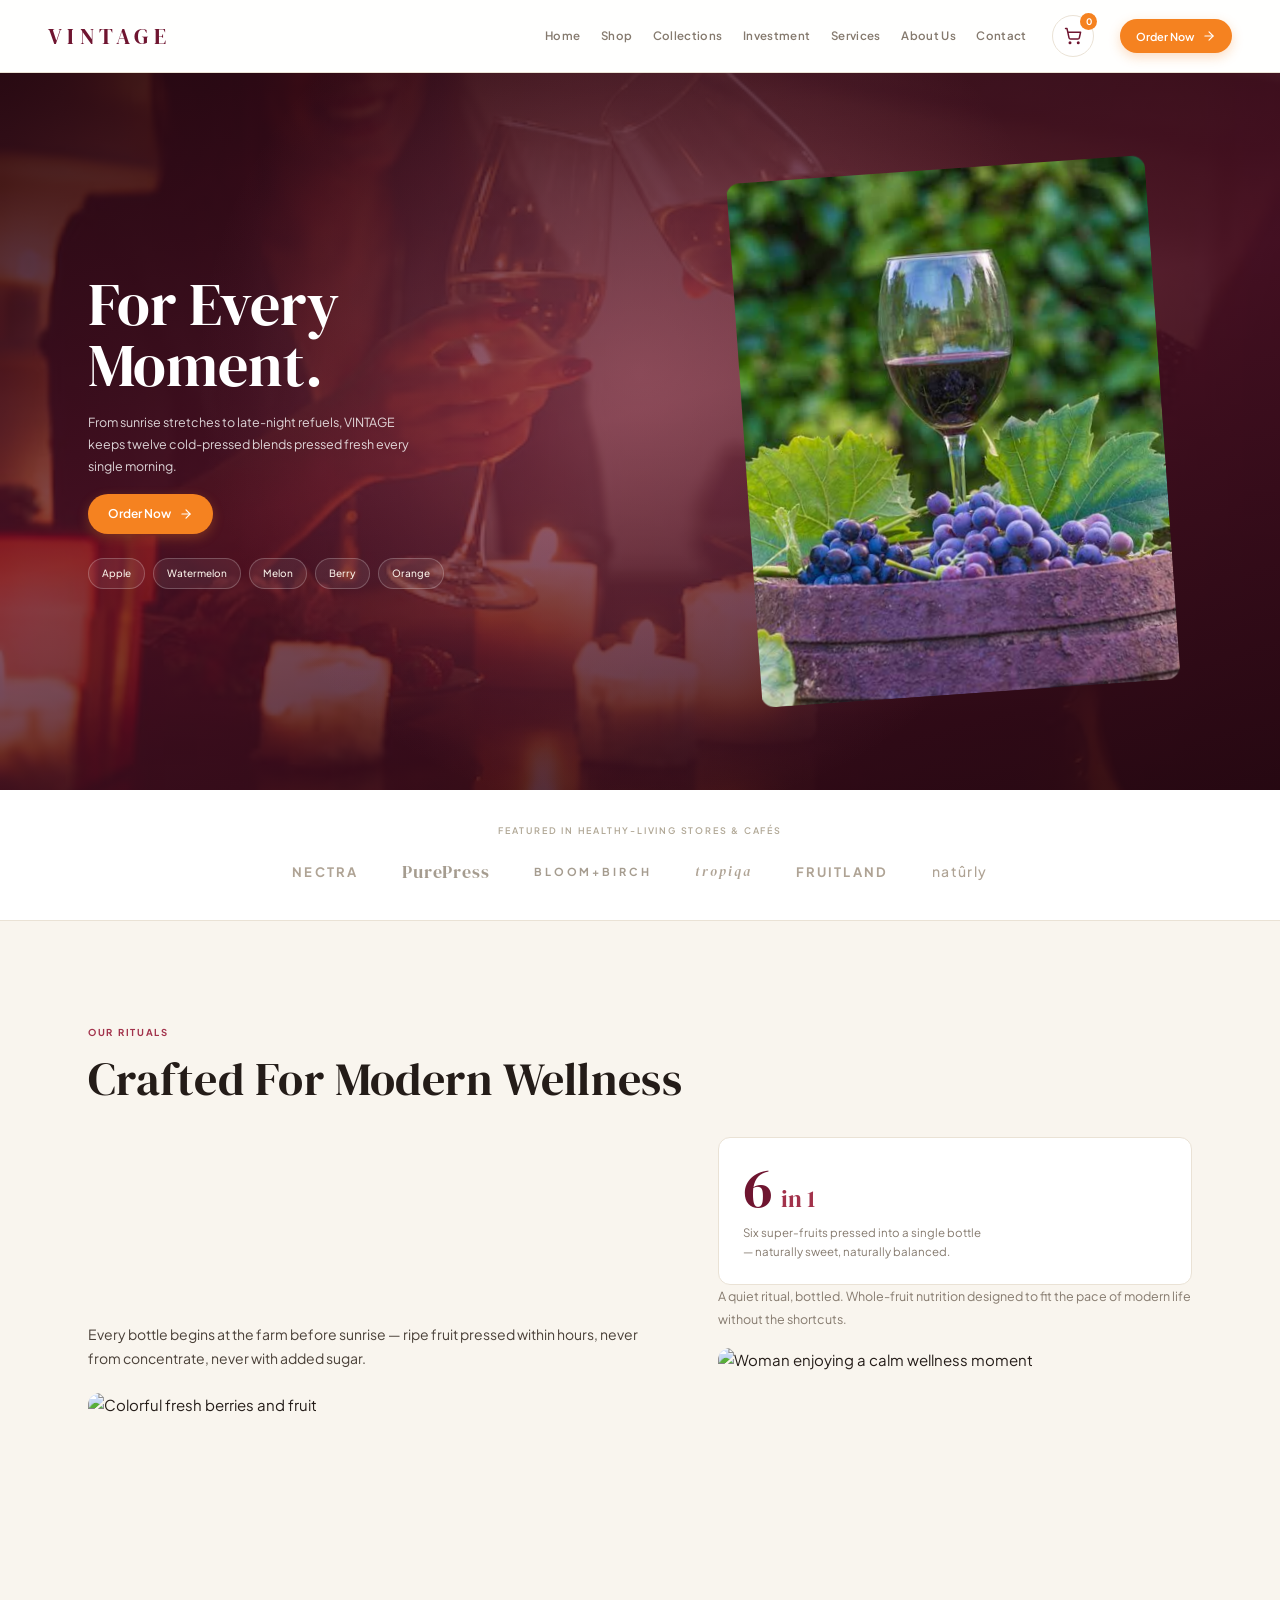
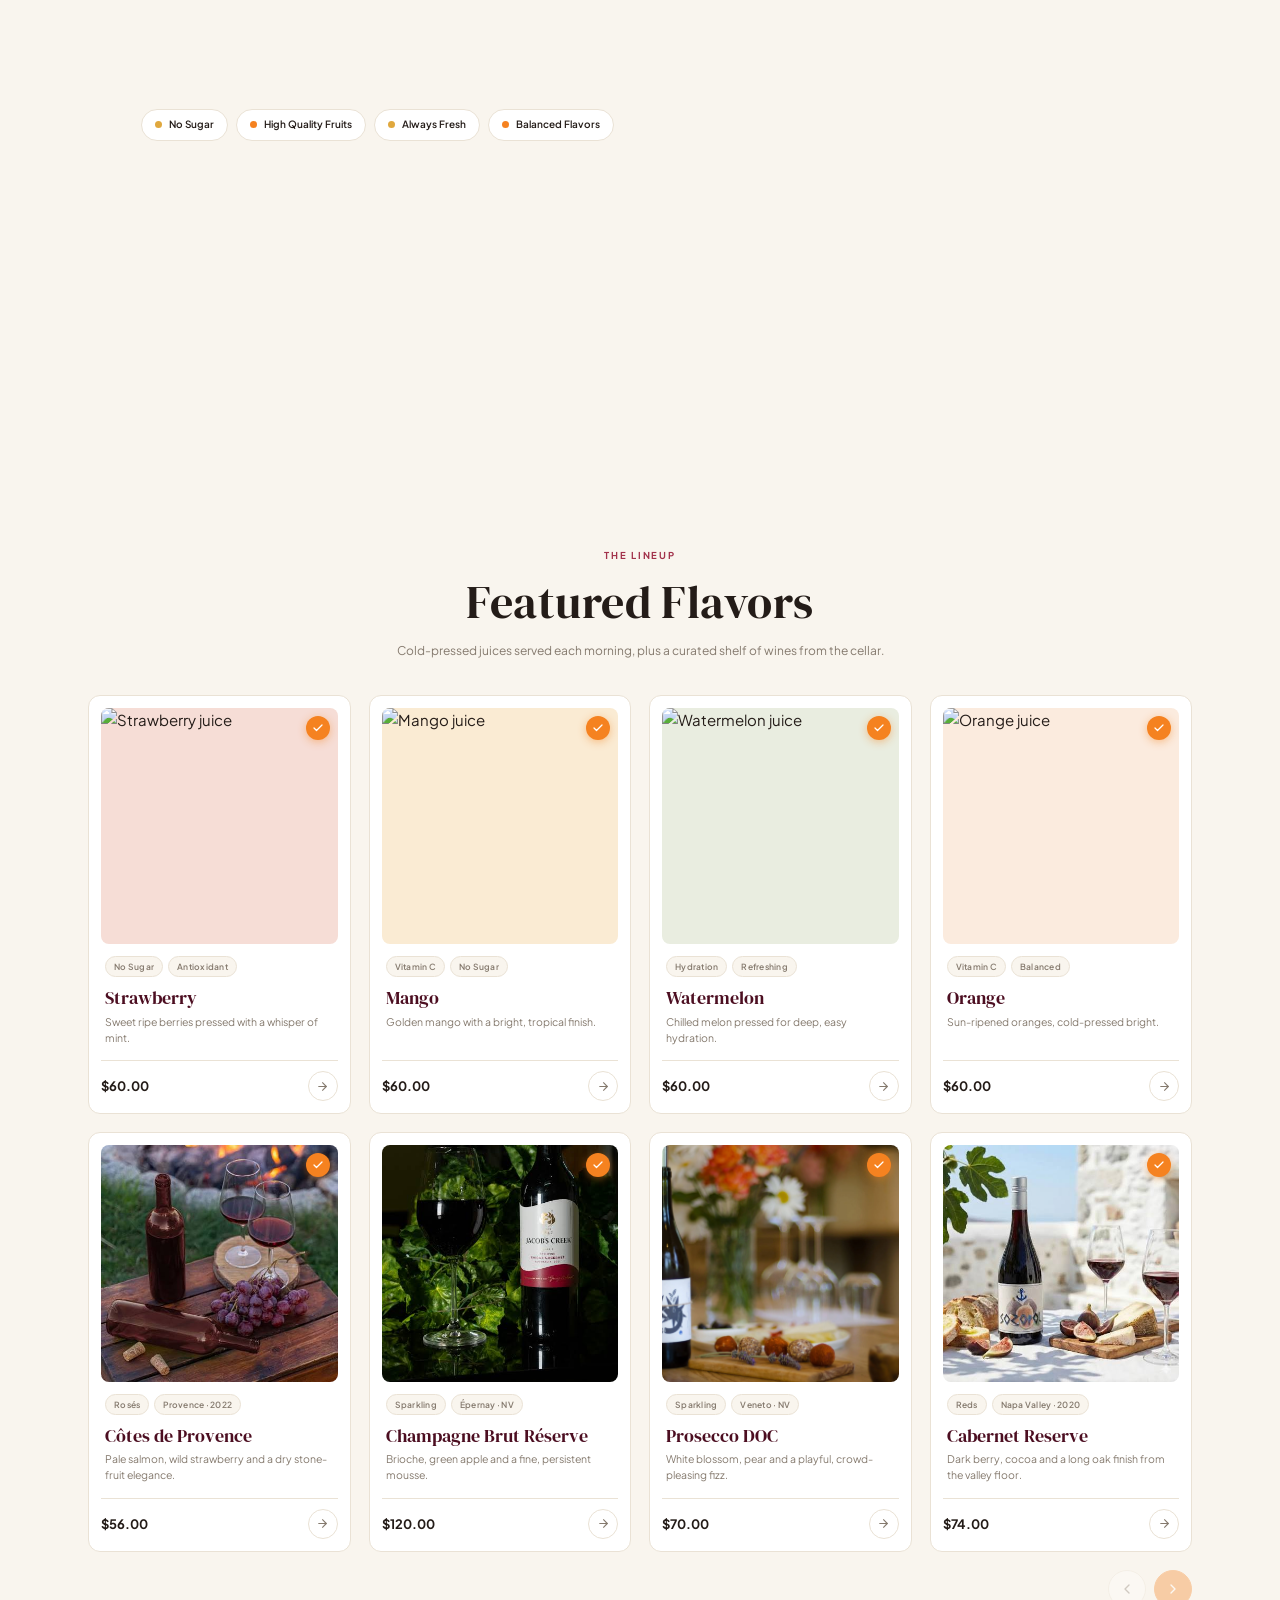
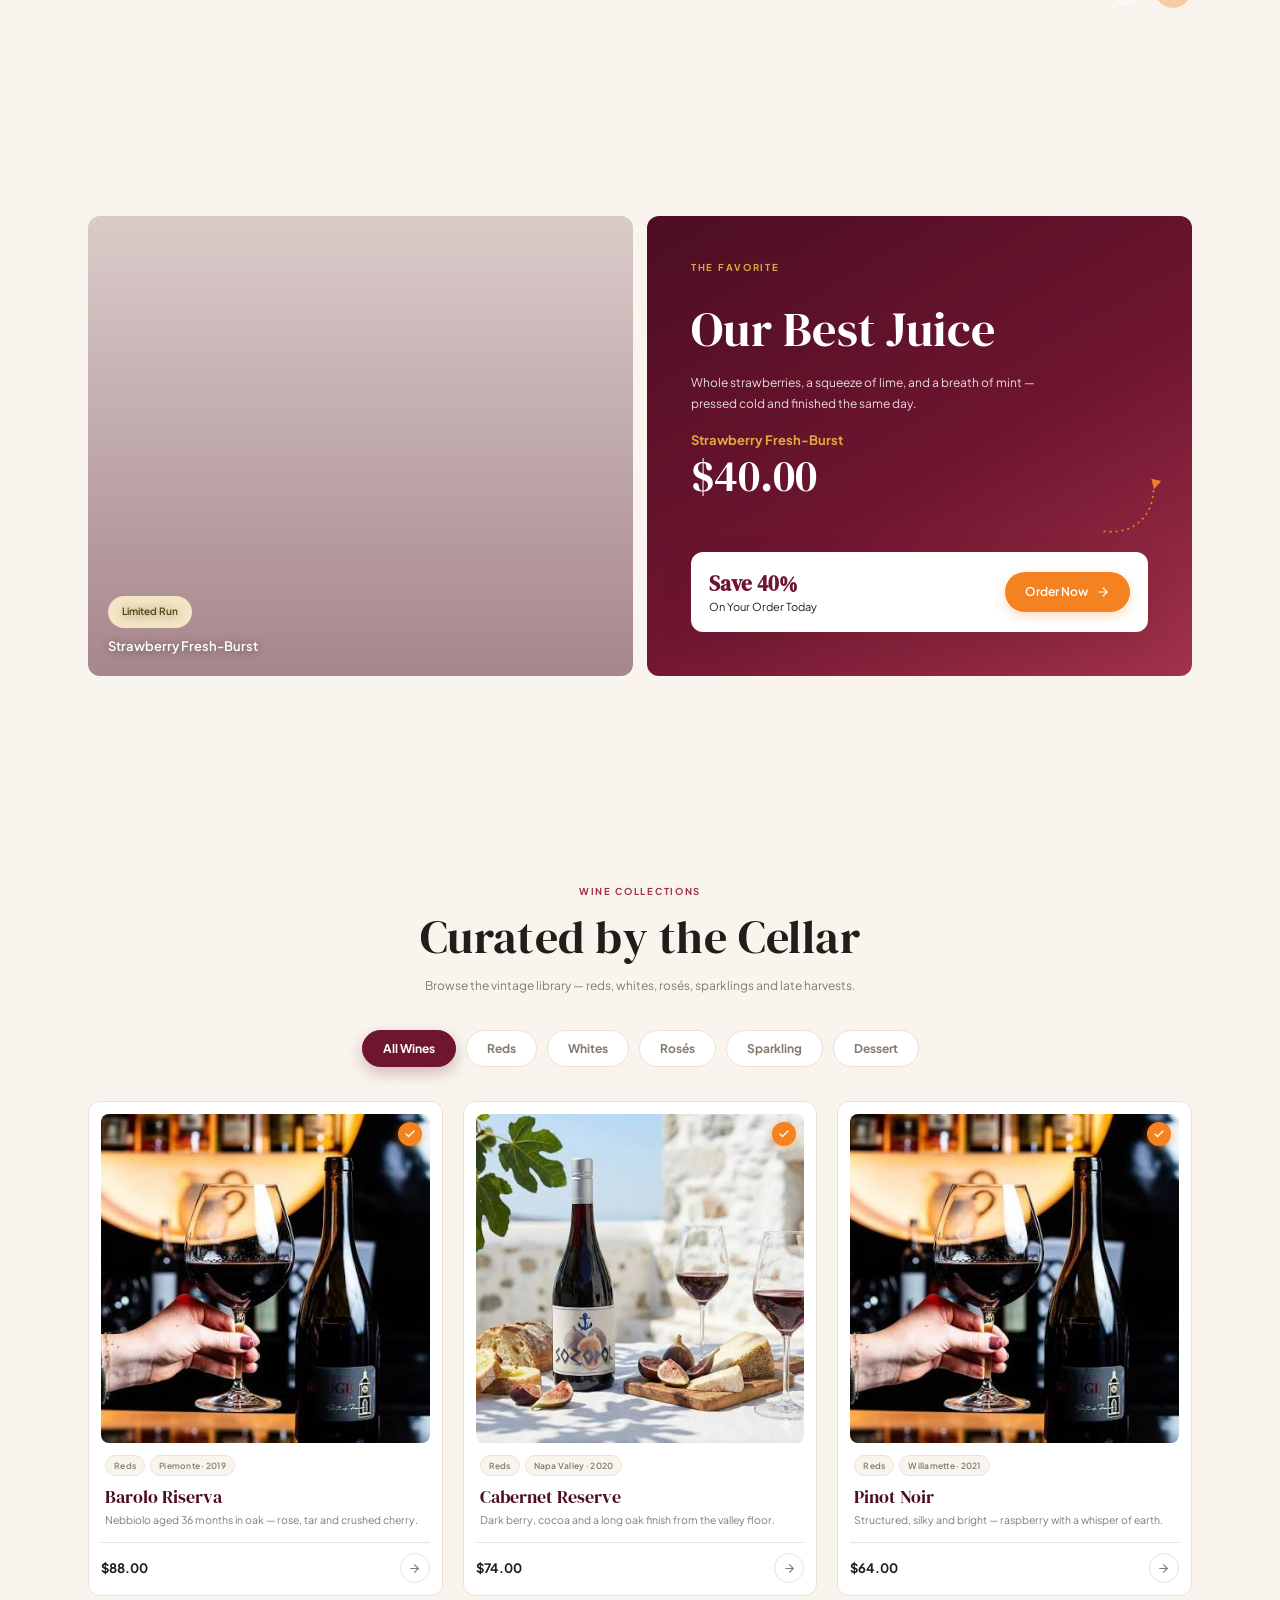
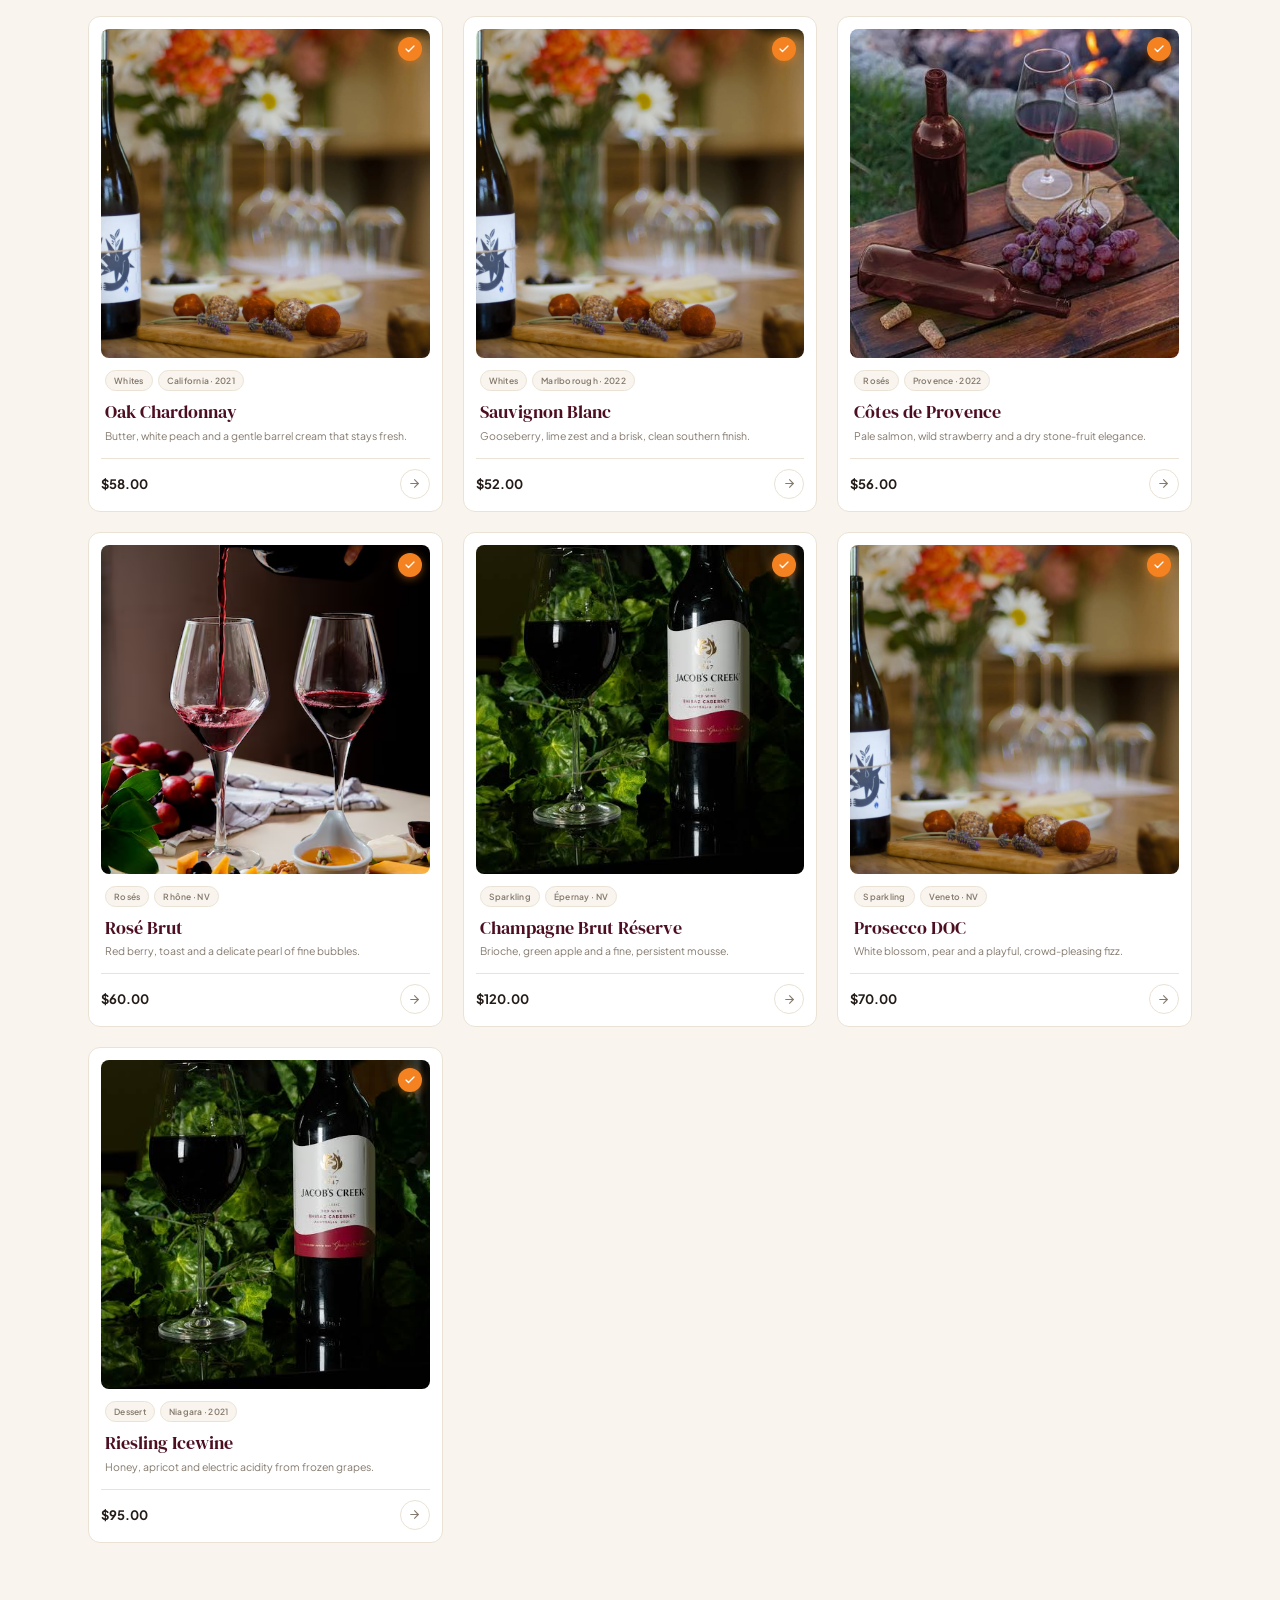
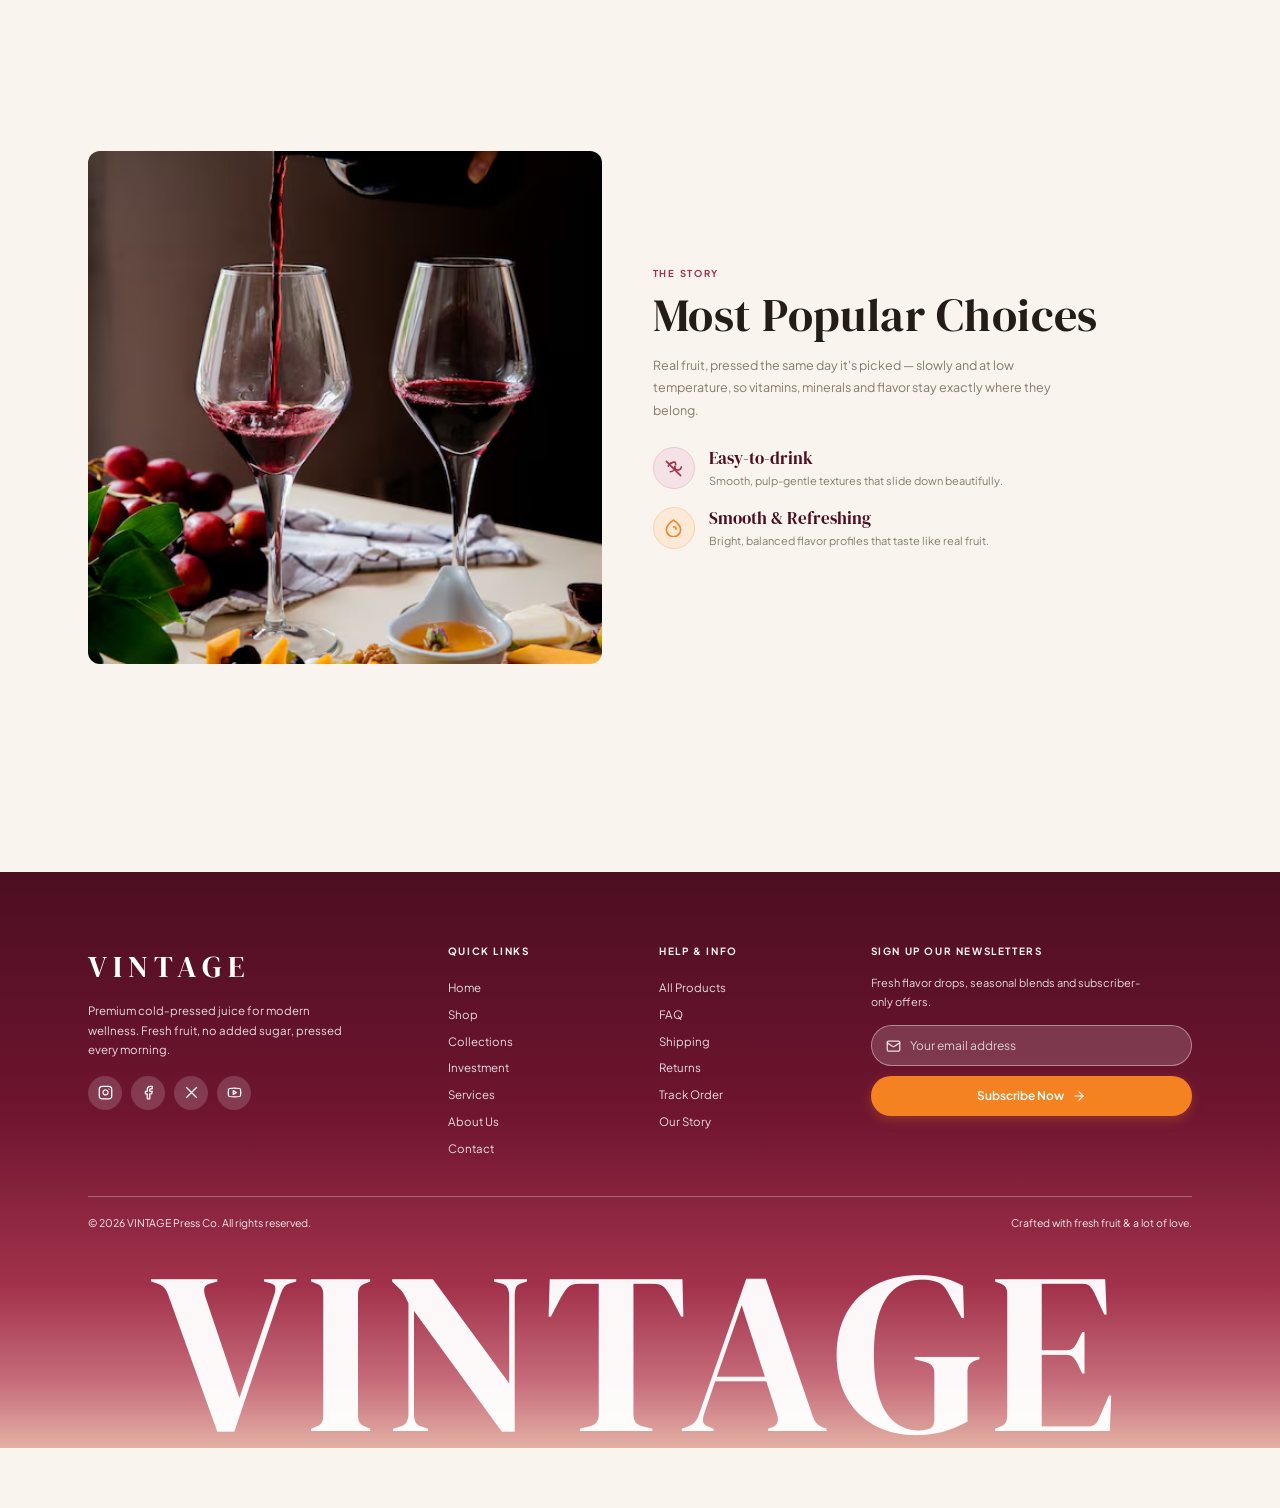
==== commit c7ef66a5: "image" ====
--- a/wineryweb/index.html
+++ b/wineryweb/index.html
@@ -41,7 +41,7 @@
 
         <!-- ===== Hero Product Image ===== -->
         <section class="hero-product" aria-label="For every moment">
-            <div class="hero-product-bg" role="img" aria-label="Red wine bottles and glasses in warm candlelight"></div>
+            <div class="hero-product-bg" role="img" aria-label="VINTAGE wine cellar backdrop"></div>
             <div class="hero-glow" aria-hidden="true"></div>
             <div class="hero-bubbles" id="heroBubbles" aria-hidden="true"></div>
             <div class="hero-product-content">
--- a/wineryweb/css/style.css
+++ b/wineryweb/css/style.css
@@ -529,7 +529,7 @@
 .hero-product-bg {
     position: absolute;
     inset: 0;
-    background-image: url('images/wine7.jpg');
+    background-image: url('../images/subhro.avif');
     background-size: cover;
     background-position: center 45%;
 }
